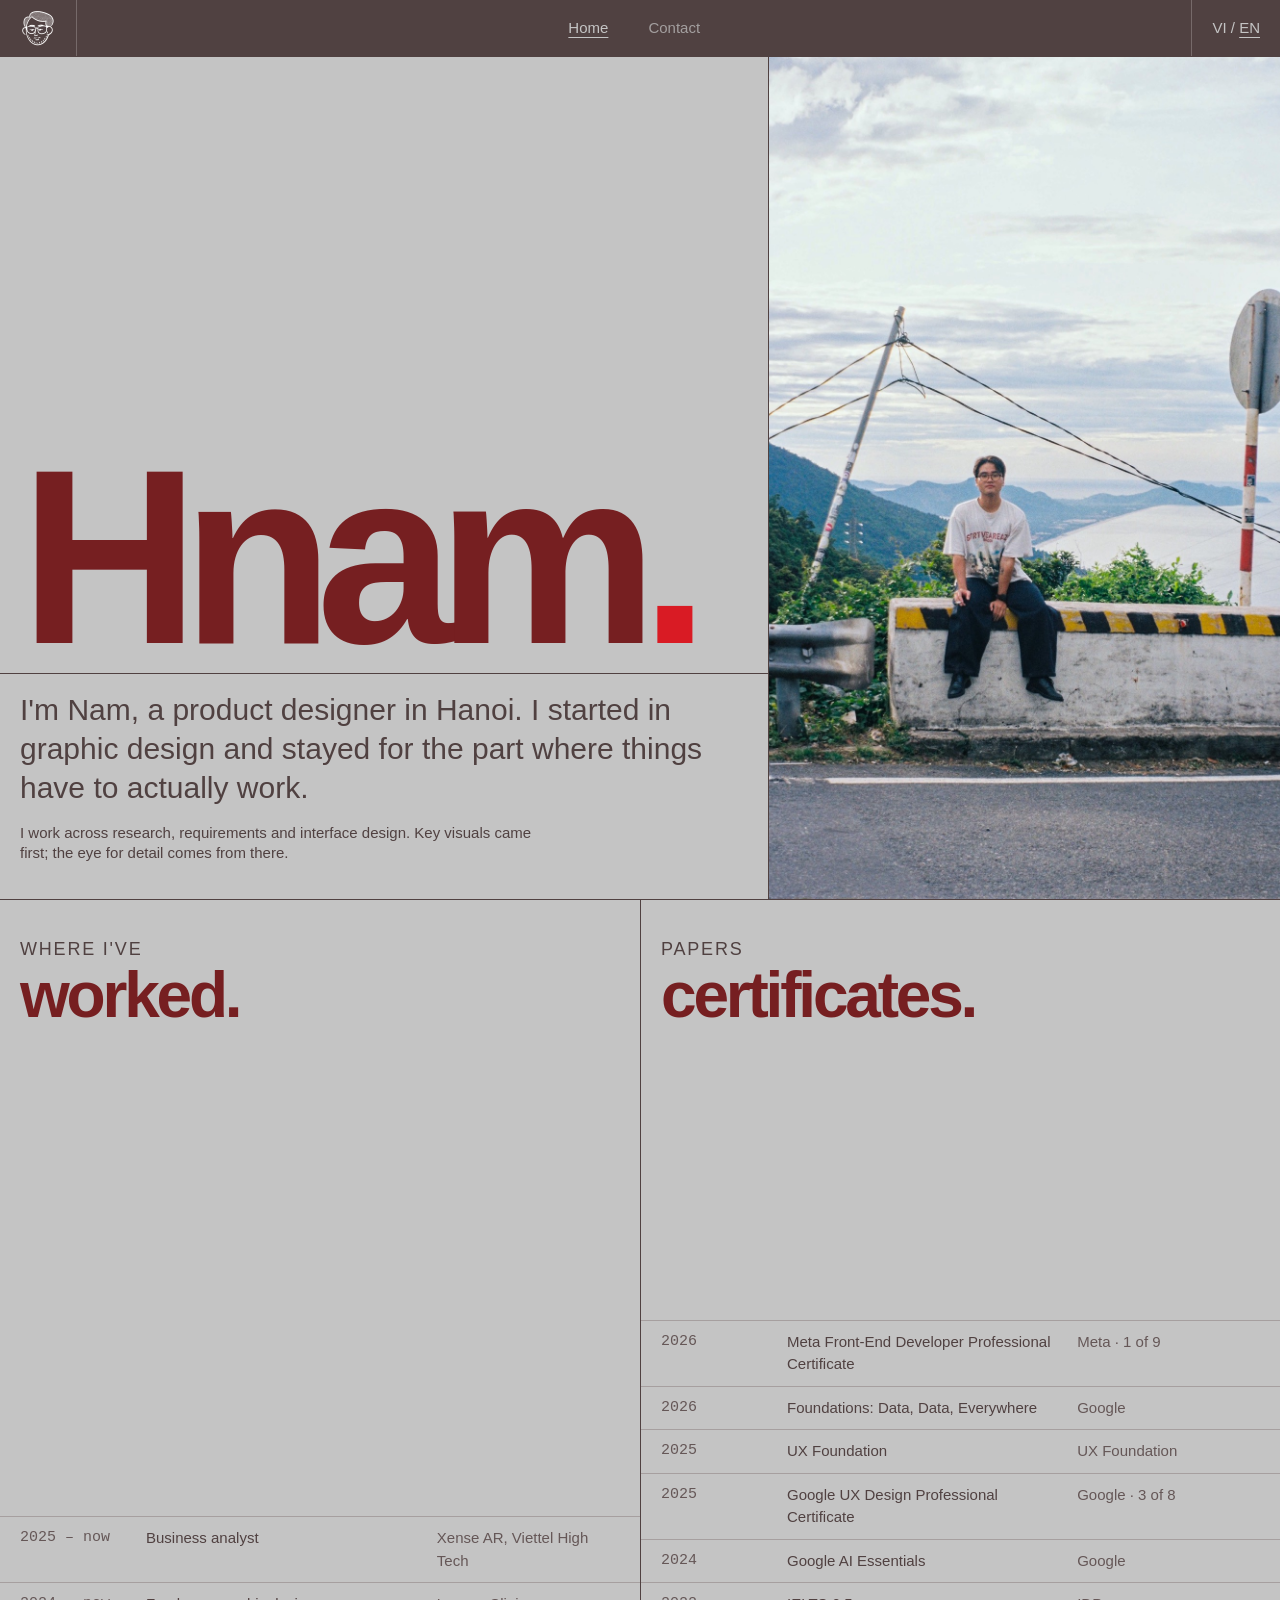
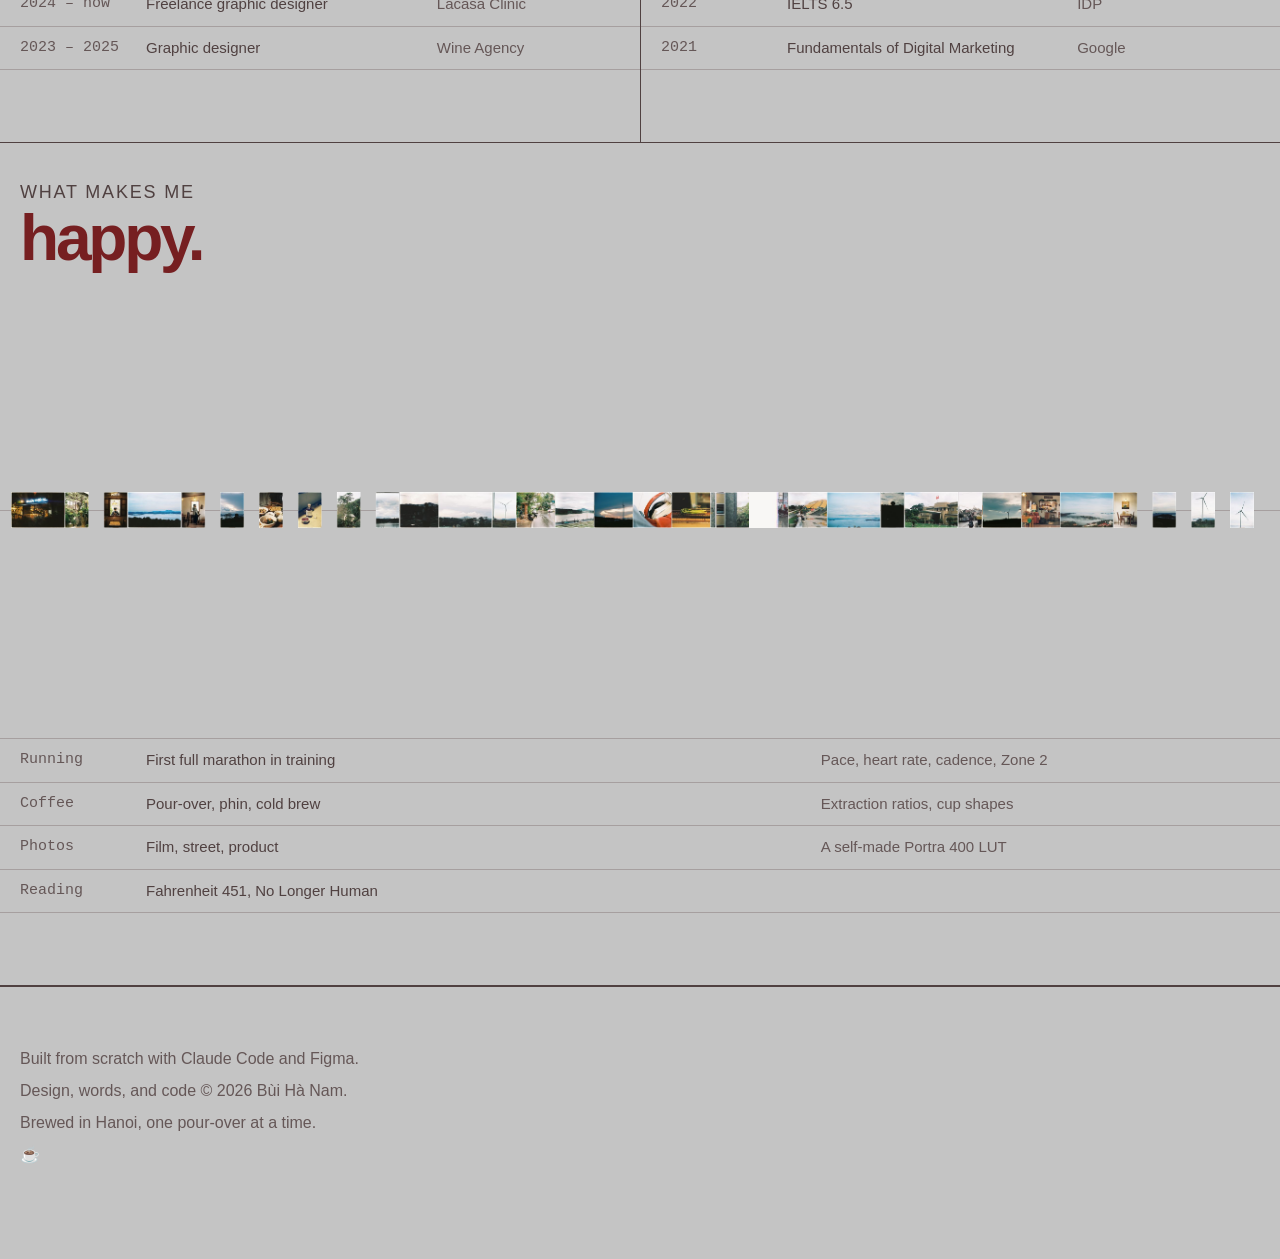
==== index.html @ a968b0ea "Preload the whole site behind the loading screen; hover photos ready in the page The loading screen " ====
<!DOCTYPE html>
<html lang="en">

<head>
    <meta charset="utf-8">
    <meta name="viewport" content="width=device-width, initial-scale=1">
    <title>Nam — product designer in Hanoi</title>
    <meta name="description" content="Bùi Hà Nam is a product designer in Hanoi working across research, requirements and interface design.">
    <link rel="stylesheet" href="css/style.css?v=4">
    <script>(function (d) { try { if (sessionStorage.warm) return; } catch (e) { } d.classList.add('loading'); setTimeout(function () { d.classList.remove('loading'); }, 15000); })(document.documentElement)</script>
</head>

<body>
    <div class="loader" role="status">
        <div class="loader-in">
            <span class="loader-mark">Hnam<i>.</i></span>
            <span class="loader-bar"><i></i></span>
            <span class="mono"><span data-vi="Đang tải">Loading</span><span class="loader-n" aria-hidden="true">0%</span></span>
        </div>
    </div>
    <main class="page" id="home">
        <div class="sheet">
            <header class="nav">
                <a class="logo" href="index.html" aria-label="Nam, home"><img src="img/logo.png" alt="" width="36" height="36"></a>
                <div class="links"><a href="index.html" class="cur" aria-current="page" data-vi="Trang chủ">Home</a><a href="contact.html" data-vi="Liên hệ">Contact</a></div>
                <button class="langbtn" type="button" aria-label="Switch language"><span><u data-l="vi">VI</u> / <u data-l="en">EN</u></span></button>
            </header>

            <section class="hero snap">
                <div class="cells">
                    <h1 class="pad wordmark">Hnam<i>.</i></h1>
                    <div class="img"><span data-vi="Ảnh chân dung của bạn">Portrait, your own photo</span><img src="img/portrait.jpg" alt="Portrait of Nam" onerror="this.remove()"></div>
                    <div class="pad stack hero-about">
                        <p class="lede" data-vi="Mình là Nam, product designer ở Hà Nội. Mình bắt đầu từ thiết kế đồ hoạ và ở lại vì phần mà mọi thứ phải thật sự chạy được.">I'm Nam, a product designer in Hanoi. I started in graphic design and stayed for the part where things have to actually work.</p>
                        <p class="copy" style="max-width:36em; min-height:60px" data-vi="Mình làm xuyên suốt từ nghiên cứu, viết yêu cầu đến thiết kế giao diện. Trước đó là key visual; con mắt để ý chi tiết đến từ đó.">I work across research, requirements and interface design. Key visuals came first; the eye for detail comes from there.</p>
                    </div>
                </div>
            </section>

            <div class="rail">
                <section class="sec snap">
                    <div class="cols2">
                        <div>
                            <div class="head">
                                <div class="kicker" data-vi="Nơi mình đã">Where I've</div>
                                <h2 class="big" data-vi="làm việc.">worked.</h2>
                            </div>
                            <div class="trow cert" role="button" tabindex="0" data-img="Business analyst, Xense AR at Viettel High Tech: the team at the company's 10-year anniversary" data-bg="img/work/ba-intern.jpg" aria-label="Business analyst at Xense AR: open the photo"><span class="mono" data-vi="2025 – nay">2025 – now</span><u data-vi="Chuyên viên phân tích nghiệp vụ">Business analyst</u><span>Xense AR, Viettel High Tech</span></div>
                            <div class="trow static"><span class="mono" data-vi="2024 – nay">2024 – now</span><span data-vi="Thiết kế đồ hoạ tự do">Freelance graphic designer</span><span>Lacasa Clinic</span></div>
                            <div class="trow cert" role="button" tabindex="0" data-img="Graphic designer at Wine Agency: the team at a UN Viet Nam event, June 2023" data-bg="img/work/wine-agency.jpg" aria-label="Graphic designer at Wine Agency: open the photo"><span class="mono">2023 – 2025</span><u data-vi="Thiết kế đồ hoạ">Graphic designer</u><span>Wine Agency</span></div>
                        </div>
                        <div>
                            <div class="head">
                                <div class="kicker" data-vi="Giấy tờ">Papers</div>
                                <h2 class="big" data-vi="chứng chỉ.">certificates.</h2>
                            </div>
                            <div class="trow group" role="button" tabindex="0" data-set="meta-set" data-img="Meta Front-End Developer Professional Certificate" data-bg="img/certs/meta-front-end.jpg" aria-label="Meta Front-End Developer Professional Certificate: open the set"><span class="mono">2026</span><u>Meta Front-End Developer Professional Certificate</u><span><span data-vi="Meta · 1 / 9">Meta · 1 of 9</span></span></div>
                            <div class="trow cert" role="button" tabindex="0" data-img="Foundations: Data, Data, Everywhere" data-bg="img/certs/google-data-foundations.jpg" aria-label="Foundations: Data, Data, Everywhere: open the certificate"><span class="mono">2026</span><u>Foundations: Data, Data, Everywhere</u><span>Google</span></div>
                            <div class="trow cert" role="button" tabindex="0" data-img="UX Foundation" data-bg="img/certs/ux-foundation.jpg" aria-label="UX Foundation: open the certificate"><span class="mono">2025</span><u>UX Foundation</u><span>UX Foundation</span></div>
                            <div class="trow group" role="button" tabindex="0" data-set="ux-set" data-img="Google UX Design Professional Certificate" data-bg="img/certs/google-ux-research.jpg"><span class="mono">2025</span><u>Google UX Design Professional Certificate</u><span><span data-vi="Google · 3 / 8">Google · 3 of 8</span></span></div>
                            <div class="trow cert" role="button" tabindex="0" data-img="Google AI Essentials" data-bg="img/certs/google-ai-essentials.jpg" aria-label="Google AI Essentials: open the certificate"><span class="mono">2024</span><u>Google AI Essentials</u><span>Google</span></div>
                            <div class="trow static"><span class="mono">2022</span><span>IELTS 6.5</span><span>IDP</span></div>
                            <div class="trow cert" role="button" tabindex="0" data-img="Fundamentals of Digital Marketing" data-bg="img/certs/google-digital-marketing.jpg" aria-label="Fundamentals of Digital Marketing: open the certificate"><span class="mono">2021</span><u>Fundamentals of Digital Marketing</u><span>Google</span></div>
                        </div>
                    </div>
                </section>

                <section class="sec snap">
                    <div class="head">
                        <div class="kicker" data-vi="Điều làm mình">What makes me</div>
                        <h2 class="big" data-vi="vui.">happy.</h2>
                    </div>
                    <div class="plines" aria-label="A line of photos. Move along it to open the photos near the pointer.">
                        <div class="pline">
                            <figure data-ratio="1.476"><img src="img/happy/01-t.jpg" data-full="img/happy/01.jpg" alt="" width="221" height="150"></figure>
                            <figure data-ratio="0.678"><img src="img/happy/02-t.jpg" data-full="img/happy/02.jpg" alt="" width="102" height="150"></figure>
                            <figure data-ratio="0.679"><img src="img/happy/03-t.jpg" data-full="img/happy/03.jpg" alt="" width="102" height="150"></figure>
                            <figure data-ratio="1.476"><img src="img/happy/04-t.jpg" data-full="img/happy/04.jpg" alt="" width="221" height="150"></figure>
                            <figure data-ratio="0.679"><img src="img/happy/05-t.jpg" data-full="img/happy/05.jpg" alt="" width="102" height="150"></figure>
                            <figure data-ratio="0.678"><img src="img/happy/06-t.jpg" data-full="img/happy/06.jpg" alt="" width="102" height="150"></figure>
                            <figure data-ratio="0.679"><img src="img/happy/07-t.jpg" data-full="img/happy/07.jpg" alt="" width="102" height="150"></figure>
                            <figure data-ratio="0.678"><img src="img/happy/08-t.jpg" data-full="img/happy/08.jpg" alt="" width="102" height="150"></figure>
                            <figure data-ratio="0.679"><img src="img/happy/09-t.jpg" data-full="img/happy/09.jpg" alt="" width="102" height="150"></figure>
                            <figure data-ratio="0.679"><img src="img/happy/10-t.jpg" data-full="img/happy/10.jpg" alt="" width="102" height="150"></figure>
                            <figure data-ratio="1.476"><img src="img/happy/11-t.jpg" data-full="img/happy/11.jpg" alt="" width="221" height="150"></figure>
                            <figure data-ratio="1.476"><img src="img/happy/12-t.jpg" data-full="img/happy/12.jpg" alt="" width="221" height="150"></figure>
                            <figure data-ratio="0.679"><img src="img/happy/13-t.jpg" data-full="img/happy/13.jpg" alt="" width="102" height="150"></figure>
                            <figure data-ratio="1.476"><img src="img/happy/14-t.jpg" data-full="img/happy/14.jpg" alt="" width="221" height="150"></figure>
                            <figure data-ratio="1.476"><img src="img/happy/15-t.jpg" data-full="img/happy/15.jpg" alt="" width="221" height="150"></figure>
                            <figure data-ratio="1.476"><img src="img/happy/16-t.jpg" data-full="img/happy/16.jpg" alt="" width="221" height="150"></figure>
                            <figure data-ratio="1.476"><img src="img/happy/17-t.jpg" data-full="img/happy/17.jpg" alt="" width="221" height="150"></figure>
                            <figure data-ratio="1.476"><img src="img/happy/18-t.jpg" data-full="img/happy/18.jpg" alt="" width="221" height="150"></figure>
                            <figure data-ratio="1.476"><img src="img/happy/19-t.jpg" data-full="img/happy/19.jpg" alt="" width="221" height="150"></figure>
                            <figure data-ratio="1.476"><img src="img/happy/20-t.jpg" data-full="img/happy/20.jpg" alt="" width="221" height="150"></figure>
                            <figure data-ratio="1.476"><img src="img/happy/21-t.jpg" data-full="img/happy/21.jpg" alt="" width="221" height="150"></figure>
                            <figure data-ratio="1.476"><img src="img/happy/22-t.jpg" data-full="img/happy/22.jpg" alt="" width="221" height="150"></figure>
                            <figure data-ratio="0.679"><img src="img/happy/23-t.jpg" data-full="img/happy/23.jpg" alt="" width="102" height="150"></figure>
                            <figure data-ratio="1.476"><img src="img/happy/24-t.jpg" data-full="img/happy/24.jpg" alt="" width="221" height="150"></figure>
                            <figure data-ratio="0.679"><img src="img/happy/25-t.jpg" data-full="img/happy/25.jpg" alt="" width="102" height="150"></figure>
                            <figure data-ratio="1.476"><img src="img/happy/26-t.jpg" data-full="img/happy/26.jpg" alt="" width="221" height="150"></figure>
                            <figure data-ratio="1.476"><img src="img/happy/27-t.jpg" data-full="img/happy/27.jpg" alt="" width="221" height="150"></figure>
                            <figure data-ratio="1.476"><img src="img/happy/28-t.jpg" data-full="img/happy/28.jpg" alt="" width="221" height="150"></figure>
                            <figure data-ratio="0.679"><img src="img/happy/29-t.jpg" data-full="img/happy/29.jpg" alt="" width="102" height="150"></figure>
                            <figure data-ratio="0.679"><img src="img/happy/30-t.jpg" data-full="img/happy/30.jpg" alt="" width="102" height="150"></figure>
                            <figure data-ratio="0.679"><img src="img/happy/31-t.jpg" data-full="img/happy/31.jpg" alt="" width="102" height="150"></figure>
                            <figure data-ratio="0.679"><img src="img/happy/32-t.jpg" data-full="img/happy/32.jpg" alt="" width="102" height="150"></figure>
                        </div>
                    </div>
                    <div class="trow static"><span class="mono" data-vi="Chạy bộ">Running</span><span data-vi="Đang tập cho full marathon đầu tiên">First full marathon in training</span><span data-vi="Pace, nhịp tim, cadence, Zone 2">Pace, heart rate, cadence, Zone 2</span></div>
                    <div class="trow static"><span class="mono" data-vi="Cà phê">Coffee</span><span>Pour-over, phin, cold brew</span><span data-vi="Tỉ lệ chiết xuất, hình dáng ly">Extraction ratios, cup shapes</span></div>
                    <div class="trow static"><span class="mono" data-vi="Nhiếp ảnh">Photos</span><span data-vi="Film, đường phố, sản phẩm">Film, street, product</span><span data-vi="LUT Portra 400 tự làm">A self-made Portra 400 LUT</span></div>
                    <div class="trow static"><span class="mono" data-vi="Đọc sách">Reading</span><span data-vi="Fahrenheit 451, Thất lạc cõi người">Fahrenheit 451, No Longer Human</span><span></span></div>
                </section>
            </div>

            <footer class="foot">
                <p data-vi="Dựng từ đầu với <u>Claude Code</u> và <u>Figma</u>.">Built from scratch with <u>Claude Code</u> and <u>Figma</u>.</p>
                <p data-vi="Thiết kế, câu chữ và code © 2026 Bùi Hà Nam.">Design, words, and code © 2026 Bùi Hà Nam.</p>
                <p data-vi="Pha tại Hà Nội, từng ly pour-over một.">Brewed in Hanoi, one pour-over at a time.</p>
                <p>☕</p>
            </footer>
        </div>
    </main>

    <template id="ux-set">
        <button type="button" class="set-tile" data-bg="img/certs/google-ux-research.jpg" data-img="Conduct UX Research and Test Early Concepts"><img src="img/certs/google-ux-research.jpg" alt="Conduct UX Research and Test Early Concepts"><span><b class="mono">2025</b> Conduct UX Research and Test Early Concepts</span></button>
        <button type="button" class="set-tile" data-bg="img/certs/google-ux-wireframes.jpg" data-img="Build Wireframes and Low-Fidelity Prototypes"><img src="img/certs/google-ux-wireframes.jpg" alt="Build Wireframes and Low-Fidelity Prototypes"><span><b class="mono">2024</b> Build Wireframes and Low-Fidelity Prototypes</span></button>
        <button type="button" class="set-tile" data-bg="img/certs/google-ux-process.jpg" data-img="Start the UX Design Process"><img src="img/certs/google-ux-process.jpg" alt="Start the UX Design Process"><span><b class="mono">2024</b> Start the UX Design Process</span></button>
        <div class="set-tile empty"><div class="img"><span data-vi="Sắp có">Coming next</span></div><span data-vi="Chứng chỉ tiếp theo">Next certificate</span></div>
        <div class="set-tile empty"><div class="img"><span data-vi="Sắp có">Coming next</span></div><span data-vi="Chứng chỉ tiếp theo">Next certificate</span></div>
        <div class="set-tile empty"><div class="img"><span data-vi="Sắp có">Coming next</span></div><span data-vi="Chứng chỉ tiếp theo">Next certificate</span></div>
        <div class="set-tile empty"><div class="img"><span data-vi="Sắp có">Coming next</span></div><span data-vi="Chứng chỉ tiếp theo">Next certificate</span></div>
        <div class="set-tile empty"><div class="img"><span data-vi="Sắp có">Coming next</span></div><span data-vi="Chứng chỉ tiếp theo">Next certificate</span></div>
    </template>

    <template id="meta-set">
        <button type="button" class="set-tile" data-bg="img/certs/meta-front-end.jpg" data-img="Introduction to Front-End Development"><img src="img/certs/meta-front-end.jpg" alt="Introduction to Front-End Development"><span><b class="mono">2026</b> Introduction to Front-End Development</span></button>
        <div class="set-tile empty"><div class="img"><span data-vi="Sắp có">Coming next</span></div><span data-vi="Chứng chỉ tiếp theo">Next certificate</span></div>
        <div class="set-tile empty"><div class="img"><span data-vi="Sắp có">Coming next</span></div><span data-vi="Chứng chỉ tiếp theo">Next certificate</span></div>
        <div class="set-tile empty"><div class="img"><span data-vi="Sắp có">Coming next</span></div><span data-vi="Chứng chỉ tiếp theo">Next certificate</span></div>
        <div class="set-tile empty"><div class="img"><span data-vi="Sắp có">Coming next</span></div><span data-vi="Chứng chỉ tiếp theo">Next certificate</span></div>
        <div class="set-tile empty"><div class="img"><span data-vi="Sắp có">Coming next</span></div><span data-vi="Chứng chỉ tiếp theo">Next certificate</span></div>
        <div class="set-tile empty"><div class="img"><span data-vi="Sắp có">Coming next</span></div><span data-vi="Chứng chỉ tiếp theo">Next certificate</span></div>
        <div class="set-tile empty"><div class="img"><span data-vi="Sắp có">Coming next</span></div><span data-vi="Chứng chỉ tiếp theo">Next certificate</span></div>
        <div class="set-tile empty"><div class="img"><span data-vi="Sắp có">Coming next</span></div><span data-vi="Chứng chỉ tiếp theo">Next certificate</span></div>
    </template>

    <div class="lightbox" id="lightbox" hidden role="dialog" aria-modal="true" aria-label="Enlarged image">
        <img alt="">
        <div class="lightbox-set" hidden></div>
        <button type="button" class="lightbox-x" aria-label="Close">×</button>
    </div>

    <script src="js/main.js?v=4"></script>
</body>

</html>
---- css/style.css ----
/* ==========================================================================
   nam. — portfolio
   Every value below comes from the approved wireframe (wireframe/index.html).
   The only additions are grouped at the end under "site only".
   ========================================================================== */

:root {
    --ink: #504141;
    --mid: #655757;
    --line: #a69f9f;
    --fill: #b6b4b4;
    --paper: #c4c4c4; /* page background */
    --title: #761f21; /* titles */
    --accent: #d91b24; /* palette red */
    --navh: 58px; /* header height; main.js measures the real value */
    --screen: calc(100svh - var(--navh));
}

* {
    box-sizing: border-box;
}

/* every page: each section fills one screen and snaps on scroll */
html {
    scroll-snap-type: y mandatory;
    scroll-padding-top: var(--navh);
}

body {
    margin: 0;
    background: var(--paper);
    color: var(--ink);
    font: 15px/1.5 -apple-system, "Helvetica Neue", Arial, sans-serif;
}

h1, h2, h3, p {
    margin: 0;
}

h1 {
    font-size: clamp(26px, 5vw, 44px);
    line-height: 1.15;
}

h2 {
    font-size: 22px;
}

h3 {
    font-size: 16px;
}

.muted {
    color: var(--mid);
}

.mono {
    font-family: ui-monospace, "SF Mono", Menlo, Consolas, monospace;
}

/* ---------- page frame: short pages keep the footer at the bottom of the screen ---------- */

.sheet {
    display: flex;
    flex-direction: column;
    min-height: 100svh;
    background: var(--paper);
}

.sheet > * {
    flex-shrink: 0;
}

.sheet > .rail {
    flex: 1 0 auto;
}

.rail {
    position: relative;
    margin: 0;
}

/* ---------- header ---------- */

.nav {
    position: sticky;
    top: 0;
    z-index: 2;
    display: flex;
    flex-wrap: nowrap;
    align-items: stretch;
    gap: 0;
    padding: 0;
    background: var(--paper);
    border-bottom: 1.5px solid var(--ink);
}

.nav .logo {
    font-weight: 700;
}

.nav .logo img {
    display: block;
    width: 36px;
    height: 36px;
}

.nav a {
    color: inherit;
    cursor: pointer;
    text-decoration: underline;
    text-underline-offset: 4px;
}

.nav > * {
    display: flex;
    align-items: center;
    gap: 20px;
    margin: 0;
    padding: 10px 20px;
    border-left: 1px solid var(--ink);
}

.nav > :first-child {
    border-left: 0;
    font-size: 24px;
    letter-spacing: -.04em;
}

/* menu: only the current page's link is underlined */
.nav .links a {
    text-decoration: none;
}

.nav .links a.cur {
    text-decoration: underline;
}

.nav .links {
    flex: 1;
    justify-content: center;
    gap: 40px;
}

/* ---------- blocks (case study, archive) ---------- */

.block {
    position: relative;
    padding: 36px 20px 24px;
    border-bottom: 1px dashed var(--line);
}

.block:last-of-type {
    border-bottom: 0;
}

.stack > * + * {
    margin-top: 16px;
}

.narrow {
    max-width: 640px;
}

.grid {
    display: grid;
    gap: 20px;
    grid-template-columns: repeat(auto-fit, minmax(240px, 1fr));
}

.grid.small {
    grid-template-columns: repeat(auto-fill, minmax(160px, 1fr));
    gap: 12px;
}

.split {
    display: grid;
    gap: 32px;
    grid-template-columns: repeat(auto-fit, minmax(280px, 1fr));
    align-items: start;
}

/* ---------- image placeholder: box with a cross ---------- */

.img {
    display: grid;
    place-items: center;
    aspect-ratio: 16 / 10;
    padding: 8px;
    text-align: center;
    font-size: 12px;
    color: var(--mid);
    border: 1.5px solid var(--mid);
    background:
        linear-gradient(to top right, transparent calc(50% - 1px), var(--line) 50%, transparent calc(50% + 1px)),
        linear-gradient(to bottom right, transparent calc(50% - 1px), var(--line) 50%, transparent calc(50% + 1px)),
        var(--fill);
}

.img span {
    background: var(--fill);
    padding: 0 6px;
}

.img.wide {
    aspect-ratio: 21 / 9;
}

.img.square {
    aspect-ratio: 1;
}

.img.tall {
    aspect-ratio: 4 / 5;
}

/* ---------- small parts ---------- */

.card {
    border: 1.5px solid var(--ink);
    padding: 12px;
}

.card > * + * {
    margin-top: 10px;
}

.btn {
    display: inline-block;
    border: 1.5px solid var(--ink);
    padding: 8px 16px;
    cursor: pointer;
}

.chips {
    display: flex;
    flex-wrap: wrap;
    gap: 8px;
}

.chips span {
    border: 1px solid var(--mid);
    padding: 2px 10px;
    font-size: 13px;
}

dl {
    display: grid;
    grid-template-columns: repeat(auto-fit, minmax(150px, 1fr));
    gap: 16px;
    margin: 0;
}

dt {
    font-size: 12px;
    color: var(--mid);
}

dd {
    margin: 0;
}

.stat {
    font-size: 32px;
    font-weight: 700;
}

.hero .img,
.chat .img {
    border: 0;
}

/* ---------- home: hero ---------- */

.hero {
    position: relative;
    display: flex;
    flex-direction: column;
    min-height: var(--screen);
    border-bottom: 1px solid var(--ink);
}

.cells {
    display: grid;
}

.cells > * {
    min-width: 0;
}

.cells > * + * {
    border-left: 1px solid var(--ink) !important;
}

.pad {
    padding: 16px 20px;
}

/* one grid: wordmark top-left, intro bottom-left, portrait down the whole right side */
.hero .cells {
    flex: 1;
    grid-template-columns: 3fr 2fr;
    grid-template-rows: 1fr auto;
}

.hero .img {
    grid-column: 2;
    grid-row: 1 / span 2;
    aspect-ratio: auto;
    height: 100%;
    min-height: 200px;
}

.hero .hero-about {
    grid-column: 1;
    grid-row: 2;
    border-left: 0 !important;
    border-top: 1px solid var(--ink);
}

/* phones: portrait beside the wordmark, intro across the full width below */
@media (max-width: 760px) {
    .hero .img {
        grid-row: 1;
    }

    .hero .hero-about {
        grid-column: 1 / -1;
    }
}

.wordmark {
    align-self: end;
    font-size: clamp(56px, calc(20.5vw - 14px), 300px); /* sized so "Hnam." fits its cell at every width */
    font-weight: 700;
    line-height: .8;
    letter-spacing: -.07em;
}

.lede {
    max-width: 24em;
    font-size: clamp(20px, 2.6vw, 30px);
    line-height: 1.3;
}

/* ---------- sections, headings, table rows ---------- */

.sec {
    position: relative;
    border-bottom: 1px solid var(--ink);
}

.head {
    padding: 36px 20px 12px;
}

.kicker {
    font-size: 11px;
    letter-spacing: .15em;
    text-transform: uppercase;
}

/* the small line above a big title */
.kicker:has(+ .big) {
    font-size: 18px;
    letter-spacing: .1em;
}

.big {
    font-size: clamp(36px, 6vw, 64px);
    font-weight: 700;
    line-height: 1;
    letter-spacing: -.05em;
}

.trow {
    display: grid;
    grid-template-columns: 110px 3fr 2fr;
    gap: 4px 16px;
    padding: 10px 20px;
    border-top: 1px solid var(--line);
    cursor: pointer;
}

.trow > :first-child {
    color: var(--mid);
}

.trow u {
    text-underline-offset: 4px;
}

.trow > :last-child {
    color: var(--mid);
}

.chat {
    grid-template-columns: 3fr 2fr;
    border-top: 1px solid var(--ink);
}

.chat .img {
    aspect-ratio: auto;
    height: 100%;
    min-height: 220px;
}

/* ---------- footer: plain grey lines, left aligned ---------- */

.foot {
    padding: 56px 20px 88px;
    border-top: 1px solid var(--ink);
    color: var(--mid);
    font-size: 16px;
    line-height: 2;
    scroll-snap-align: end;
}

.foot u {
    text-underline-offset: 4px;
}

/* ---------- how I work: timeline, the hovered dot goes into focus and shows its description ---------- */

.tl {
    flex: 1;
    display: grid;
    grid-template-columns: repeat(4, 1fr);
    align-content: center;
    padding: 24px 0;
}

.tl-step {
    position: relative;
    padding: 44px 20px 0;
    outline: 0;
    cursor: default;
}

/* the line through the dots */
.tl-step::before {
    content: "";
    position: absolute;
    top: 14px;
    left: 0;
    right: 0;
    border-top: 1px solid var(--ink);
}

.tl-dot {
    position: absolute;
    top: 7px;
    left: 20px;
    width: 14px;
    height: 14px;
    border: 1.5px solid var(--ink);
    border-radius: 50%;
    background: var(--paper);
    transition: transform .2s, background .2s, box-shadow .2s;
}

.tl-step.on .tl-dot {
    transform: scale(1.9);
    border-color: var(--accent);
    background: var(--accent);
    box-shadow: 0 0 0 3px var(--paper), 0 0 0 4px var(--accent);
}

.tl-step h3 {
    margin-top: 4px;
    font-size: 20px;
    color: var(--mid);
    transition: color .2s;
}

.tl-step.on h3 {
    color: var(--ink);
}

.tl-desc {
    max-width: 26em;
    margin-top: 10px;
    opacity: 0;
    transform: translateY(6px);
    transition: opacity .2s, transform .2s;
}

.tl-step.on .tl-desc {
    opacity: 1;
    transform: none;
}

@media (max-width: 760px) {
    .tl {
        grid-template-columns: 1fr;
    }

    .tl-step {
        padding: 0 20px 24px 52px;
    }

    .tl-step::before {
        top: 0;
        bottom: 0;
        left: 26px;
        right: auto;
        border-top: 0;
        border-left: 1px solid var(--ink);
    }

    .tl-dot {
        top: 4px;
        left: 19px;
    }
}

/* ---------- floating page switcher, on every page ---------- */

.pill {
    position: fixed;
    left: 50%;
    bottom: 20px;
    z-index: 3;
    transform: translateX(-50%);
    min-width: 150px;
    background: var(--ink);
    color: var(--paper);
    border-radius: 20px;
    font-size: 14px;
    overflow: hidden;
}

.pill a {
    display: none;
    padding: 8px 18px;
    cursor: pointer;
}

.pill.open a,
.pill a.cur {
    display: block;
}

.pill a.cur::before {
    content: "⋮  ";
}

.pill.open a.cur {
    background: #444;
}

@media (max-width: 760px) {
    .cells {
        grid-template-columns: 1fr;
    }

    .cells > * + * {
        border-left: 0 !important;
        border-top: 1px solid var(--ink);
    }

    .trow {
        grid-template-columns: 64px 1fr;
    }

    .trow > :last-child {
        grid-column: 2;
    }

    /* phones keep the menu in the header, tightened to fit */
    .nav > * {
        padding: 10px 12px;
    }

    .nav .links {
        gap: 14px;
        font-size: 14px;
    }

    /* no room for a fourth link on a phone: the logo is the way home there */
    .nav .links a:first-child {
        display: none;
    }

    .nav > :first-child {
        margin-right: auto;
    }
}

.trow.static {
    cursor: default;
}

/* notes: upload date and title only */
.trow.two {
    grid-template-columns: 110px 1fr;
}

.trow.two > :last-child {
    color: inherit;
}

/* hovering a project swaps the background of its own column; the hovered row stays a clean strip of paper */
.trow[data-img]:hover {
    background: var(--paper);
}

.cols2 > div {
    position: relative;
}

.sec-bg {
    position: absolute;
    inset: 0;
    z-index: 0;
    opacity: 0;
    pointer-events: none;
    transition: opacity .25s;
    background:
        linear-gradient(to top right, transparent calc(50% - 1px), var(--line) 50%, transparent calc(50% + 1px)),
        linear-gradient(to bottom right, transparent calc(50% - 1px), var(--line) 50%, transparent calc(50% + 1px)),
        var(--fill);
}

.sec-bg.photo {
    background: var(--fill);
}

/* each row's photo already lies in the layer, fetched and drawn, so a hover only has to uncover it */
.sec-bg img {
    position: absolute;
    inset: 0;
    width: 100%;
    height: 100%;
    object-fit: cover;
    opacity: 0;
}

.sec-bg img.on {
    opacity: 1;
}

/* with a mouse, the browser is told to keep the hidden photos drawn, so nothing is decoded at the moment of the hover */
@media (hover: hover) {
    .sec-bg,
    .sec-bg img {
        will-change: opacity;
    }
}

/* a veil of paper over a real photo keeps the text readable */
.sec-bg.photo::after {
    content: "";
    position: absolute;
    inset: 0;
    background: var(--paper);
    opacity: .78;
}

.sec-bg.show {
    opacity: 1;
}

.sec-bg span {
    position: absolute;
    right: 20px;
    bottom: 16px;
    padding: 0 6px;
    font-size: 12px;
    color: var(--mid);
    background: var(--fill);
}

.sec-bg ~ * {
    position: relative;
    z-index: 1;
}

.head .sub {
    margin-top: 12px;
    color: var(--mid);
}

.rail .block:last-child {
    border-bottom: 0;
}

/* ---------- full-screen sections ---------- */

.snap {
    display: flex;
    flex-direction: column;
    min-height: var(--screen);
    scroll-snap-align: start;
}

/* the title holds at the top, the list sits at the bottom */
.snap .head + .trow {
    margin-top: auto;
}

/* two tables side by side in one full screen */
.cols2 {
    flex: 1;
    display: grid;
    grid-template-columns: 1fr 1fr;
}

.cols2 > div {
    display: flex;
    flex-direction: column;
    min-width: 0;
    padding-bottom: 72px;
}

.cols2 > div + div {
    border-left: 1px solid var(--ink);
}

.cols2 .trow:last-child {
    border-bottom: 1px solid var(--line);
}

@media (max-width: 760px) {
    .cols2 {
        grid-template-columns: 1fr;
    }

    .cols2 > div + div {
        border-left: 0;
        border-top: 1px solid var(--ink);
    }
}

.snap:has(> .trow),
.block.snap {
    padding-bottom: 72px;
}

.snap .trow:last-child {
    border-bottom: 1px solid var(--line);
}

/* ---------- samples: one pinned screen, scrolling stacks the samples ---------- */

.hscroll {
    height: calc(var(--n) * var(--screen));
}

.hsnap {
    position: absolute;
    top: calc(var(--i) * var(--screen));
    left: 0;
    width: 1px;
    height: var(--screen);
    scroll-snap-align: start;
}

.hpin {
    position: sticky;
    top: var(--navh);
    display: flex;
    flex-direction: column;
    height: var(--screen);
    overflow: hidden;
}

/* stacking stage: the current sample is centred, the next rises from below and covers it */
.cover {
    position: relative;
    flex: 1;
    min-height: 0;
}

.cslide {
    position: absolute;
    top: 50%;
    left: 50%;
    width: 50vw;
    text-align: center;
    will-change: transform;
}

.cslide .img {
    border-radius: 20px;

    box-shadow: 0 -6px 30px rgba(0, 0, 0, .14);
}

.cslide p {
    margin-top: 14px;
}

.pager {

    position: relative;

    z-index: 1;
    align-self: center;
    display: flex;
    justify-content: space-between;
    gap: 10px;
    align-items: center;
    margin: 8px 0 76px;
    padding: 8px 14px;
    border-radius: 24px;
    background: var(--ink);
    color: var(--paper);
}

.pager a {
    padding: 0 8px;
    font-size: 20px;
    line-height: 1;
    cursor: pointer;
}

.pager i {
    width: 7px;
    height: 7px;
    border-radius: 4px;
    background: var(--mid);
    cursor: pointer;
    transition: width .2s;
}

.pager i.on {
    width: 30px;
    background: var(--paper);
}

@media (max-width: 760px) {
    .cslide {
        width: 74vw;
    }
}

.snap .chat {
    flex: 1;
}

/* ==========================================================================
   site only: things the wireframe did not need
   ========================================================================== */

/* real links keep the look the wireframe gave their stand-ins */
a.trow,
a.btn,
.nav a.logo,
.pill a,
.back,
.plain {
    color: inherit;
    text-decoration: none;
}

.plain:hover,
.back:hover {
    text-decoration: underline;
    text-underline-offset: 4px;
}

/* language switch: same box as the wireframe's "VI / EN" cell, the active language is underlined */
.nav .langbtn {
    border: 0;
    border-left: 1px solid var(--ink);
    background: none;
    font: inherit;
    color: inherit;
    cursor: pointer;
}

.langbtn u {
    text-decoration: none;
}

.langbtn u.on {
    text-decoration: underline;
    text-underline-offset: 4px;
}

/* real text where the wireframe drew grey bars: same 20px line pitch as the bars */
.copy {
    line-height: 20px;
}

/* text only Nam can write is still drawn as the wireframe's grey bars */
.lines {
    height: calc(var(--n, 3) * 20px);
    background: repeating-linear-gradient(var(--fill) 0 10px, transparent 10px 20px);
}

/* case study: previous / next, one button at each end */
.prevnext {
    display: flex;
    justify-content: space-between;
    gap: 16px;
}

/* archive filter: the active chip gets a darker outline */
.chips span[data-kind] {
    cursor: pointer;
}

.chips span[aria-pressed="true"] {
    border-color: var(--ink);
}

figure[hidden] {
    display: none;
}

:focus-visible {
    outline: 2px solid var(--accent);
    outline-offset: 2px;
}

@media (prefers-reduced-motion: reduce) {
    html {
        scroll-snap-type: none;
    }
}

figure {
    margin: 0;
}

/* ---------- colour: off-white paper and one burgundy accent, used sparingly ---------- */

::selection {
    background: var(--accent);
    color: var(--paper);
}

.wordmark i {
    font-style: normal;
    color: var(--accent);
}

.nav a:hover,
.plain:hover,
.back:hover,
.langbtn:hover,
.trow[data-img]:hover > :nth-child(2) {
    color: var(--accent);
}

.langbtn u.on {
    text-decoration-color: var(--accent);
}

.btn {
    transition: background .15s, color .15s, border-color .15s;
}

.btn:hover {
    border-color: var(--accent);
    background: var(--accent);
    color: var(--paper);
}

/* the logo drawing has a white ground; multiply lets the paper show through */
.nav .logo img {
    mix-blend-mode: multiply;
}

/* home portrait: fills the hero's image cell, over the placeholder */
.hero .img {
    position: relative;
    overflow: hidden;
}

.hero .img img {
    position: absolute;
    inset: 0;
    width: 100%;
    height: 100%;
    object-fit: cover;
    object-position: 44% 66%; /* keeps Nam in frame when the cell crops the photo */
}

/* the current page in the menu is burgundy */
.nav .links a.cur {
    color: var(--accent);
}

/* work samples: real screens fill the rounded card */
.cslide .img {
    position: relative;
    overflow: hidden;
    padding: 0;
    border-color: var(--line);
    background: var(--paper);
}

.cslide .img img {
    position: absolute;
    inset: 0;
    width: 100%;
    height: 100%;
    object-fit: cover;
    object-position: top center;
}

/* ---------- dark top bar ---------- */

.nav {
    --bar: #504141; /* palette dark */
    background: var(--bar);
    color: var(--paper);
    border-bottom-color: var(--bar);
}

.nav > *,
.nav .langbtn {
    border-left-color: rgba(255, 255, 255, .22);
}

/* the logo is a black drawing on white: invert it and let the bar show through */
.nav .logo img {
    filter: invert(1);
    mix-blend-mode: screen;
}

/* on the dark bar the current page is full-strength paper with the line under it; the rest sit back */
.nav .links a {
    color: rgba(196, 196, 196, .72);
}

.nav .links a:hover,
.nav .langbtn:hover,
.nav .links a.cur {
    color: var(--paper);
}

.nav .langbtn u.on {
    text-decoration-color: var(--paper);
}

.nav :focus-visible {
    outline-color: var(--paper);
}

/* ---------- titles take the deep red ---------- */

h1,
h2,
h3,
.big,
.wordmark,
.stat {
    color: var(--title);
}

/* ---------- archive: one screen. The work runs in an endless thin line across the middle;
   pieces near the focus point open into a loose, overlapping pile ---------- */

.arch {
    position: relative;
    height: var(--screen);
    overflow: hidden;
}

.arch-head {
    position: absolute;
    top: 28px;
    left: 20px;
    z-index: 1;
    max-width: 30em;
    pointer-events: none;
}

.arch-head a {
    pointer-events: auto;
}

.arch-head > * + * {
    margin-top: 10px;
}

.arch-stage {
    position: absolute;
    inset: 0;
    touch-action: pan-y;
}

/* the hairline the pieces sit on, exactly halfway down the screen */
.arch-stage::before {
    content: "";
    position: absolute;
    left: 0;
    right: 0;
    top: 50%;
    border-top: 1px solid var(--line);
}

.strip {
    position: absolute;
    inset: 0;
    outline: none;
}

.strip figure {
    position: absolute;
    top: 50%;
    left: 0;
    /* until the script has placed a piece, it has no size and cannot show */
    width: 0;
    height: 0;
    overflow: hidden;
}

/* only a piece that has opened casts a shadow; the resting line has none */
.strip figure.up {
    box-shadow: 0 4px 18px rgba(0, 0, 0, .2);
}

.strip img {
    display: block;
    width: 100%;
    height: 100%;
    object-fit: cover;
}

.strip figcaption {
    display: none;
}

.arch-foot {
    position: absolute;
    left: 20px;
    right: 20px;
    bottom: 18px;
    z-index: 1;
    display: flex;
    gap: 24px;
    align-items: baseline;
    font-size: 13px;
    color: var(--mid);
    pointer-events: none;
}

.arch-foot #arch-cap {
    color: var(--ink);
}

.arch-foot .arch-hint {
    margin-left: auto;
}

.strip img {
    pointer-events: none;
    -webkit-user-drag: none;
    user-select: none;
}

.arch-foot .mono {
    white-space: nowrap;
}

@media (max-width: 760px) {
    .arch-foot .arch-hint {
        display: none;
    }
}

/* contact: the photo fills its cell, centred on the cup */
.chat .img {
    position: relative;
    overflow: hidden;
    padding: 0;
}

.chat .img img {
    position: absolute;
    inset: 0;
    width: 100%;
    height: 100%;
    object-fit: cover;
    object-position: 50% 46%;
}

/* ---------- certificates: hover shows the paper behind the column, a click opens it large over a blurred page ---------- */

.trow.cert {
    cursor: zoom-in;
}

.trow.cert u {
    text-underline-offset: 4px;
}

.lightbox {
    position: fixed;
    inset: 0;
    z-index: 20;
    display: grid;
    place-items: center;
    padding: 4vmin;
    background: rgba(80, 65, 65, .45);
    -webkit-backdrop-filter: blur(14px);
    backdrop-filter: blur(14px);
    cursor: zoom-out;
    animation: lightbox-in .2s ease-out;
}

.lightbox[hidden] {
    display: none;
}

.lightbox img {
    display: block;
    max-width: calc(100vw - 8vmin);
    max-height: calc(100svh - 8vmin);
    box-shadow: 0 20px 80px rgba(0, 0, 0, .45);
}

.lightbox-x {
    position: absolute;
    top: 16px;
    right: 20px;
    width: 40px;
    height: 40px;
    border: 0;
    border-radius: 50%;
    background: var(--ink);
    color: var(--paper);
    font-size: 24px;
    line-height: 1;
    cursor: pointer;
}

@keyframes lightbox-in {
    from { opacity: 0; }
}

@media (prefers-reduced-motion: reduce) {
    .lightbox { animation: none; }
}

/* a certificate made of several course certificates: a click opens the whole set over the blurred page */
.trow.group {
    cursor: zoom-in;
}

.trow.group u {
    text-underline-offset: 4px;
}

.lightbox img[hidden],
.lightbox-set[hidden] {
    display: none;
}

.lightbox-set {
    display: grid;
    grid-template-columns: repeat(4, minmax(0, 1fr));
    align-items: start;
    gap: 20px;
    width: min(1280px, 100%);
    max-height: calc(100svh - 8vmin);
    overflow-y: auto;
    cursor: default;
}

.set-tile {
    display: block;
    padding: 0;
    border: 0;
    background: none;
    font: inherit;
    color: var(--paper);
    text-align: left;
    cursor: zoom-in;
}

.set-tile.empty {
    cursor: default;
}

.set-tile img,
.set-tile .img {
    display: grid;
    width: 100%;
    aspect-ratio: 1800 / 1391;
    max-width: none;
    max-height: none;
    box-shadow: 0 10px 40px rgba(0, 0, 0, .35);
}

.set-tile .img {
    border: 1.5px dashed rgba(255, 255, 255, .6);
    background: rgba(255, 255, 255, .08);
    color: var(--paper);
    box-shadow: none;
}

.set-tile .img span {
    background: none;
}

.set-tile > span {
    display: block;
    margin-top: 10px;
    font-size: 13px;
    line-height: 1.35;
}

.set-tile.empty > span {
    opacity: .7;
}

@media (max-width: 900px) {
    .lightbox-set {
        grid-template-columns: repeat(2, minmax(0, 1fr));
        gap: 14px;
    }
}

/* a set of nine or more fits in two rows on a wide screen */
@media (min-width: 901px) {
    .lightbox-set.many {
        grid-template-columns: repeat(5, minmax(0, 1fr));
    }
}

/* worked and certificates: titles carry no underline */
.trow.cert u,
.trow.group u {
    text-decoration: none;
}

/* ---------- home, "what makes me happy": a thin line of photos between the title and the list.
   Like the archive line: pieces near the pointer grow, drift off the line and overlap ---------- */

/* three lines, stacked, sharing the space between the title and the list */
.plines {
    flex: 1;
    display: flex;
    flex-direction: column;
    min-height: 280px;
    padding: 10px 0;
}

.pline {
    position: relative;
    flex: 1;
    min-height: 100px;
    touch-action: pan-y;
}

/* the line being used rises above its neighbours, so its opened photos overlap them */
.pline.live {
    z-index: 2;
}

.pline::before {
    content: "";
    position: absolute;
    left: 0;
    right: 0;
    top: 50%;
    border-top: 1px solid var(--line);
}

.pline figure {
    position: absolute;
    top: 50%;
    left: 0;
    aspect-ratio: auto;
    padding: 0;
    border-width: 1px;
    overflow: hidden;
}

.pline figure span {
    opacity: 0;
    white-space: nowrap;
    transition: opacity .15s;
}

.pline figure.up {
    box-shadow: 0 4px 18px rgba(0, 0, 0, .2);
}

.pline figure.up span {
    opacity: 1;
}

.pline figure img {
    position: absolute;
    inset: 0;
    width: 100%;
    height: 100%;
    object-fit: cover;
}

/* the list sits at the bottom, under the line */
.snap .plines + .trow {
    border-top: 1px solid var(--line);
}

/* ---------- no underlined text anywhere, except the menu in the top bar ---------- */
.page :is(a, u):not(.nav *),
.page :is(a, u):not(.nav *):hover {
    text-decoration: none !important;
}

/* ---------- case study: merged sections. Problem + what I found + decision share one screen;
   solution + result share the next ---------- */

.merged .duo {
    display: grid;
    grid-template-columns: 1fr 1fr;
    gap: 32px;
}

.merged .duo .img {
    aspect-ratio: auto;
    height: clamp(110px, 17vh, 190px);
}

.merged .part {
    margin-top: 36px;
}

.merged .split .img {
    aspect-ratio: auto;
    height: 100%;
    min-height: 200px;
}

.merged .grid.small .img {
    aspect-ratio: 16 / 9;
}

@media (max-width: 760px) {
    .merged .duo {
        grid-template-columns: 1fr;
    }
}

/* the closing reflection sits under the result, with the previous / next links at the foot of the section */
.merged .part.stack > * + * {
    margin-top: 12px;
}

.merged .prevnext {
    padding-top: 28px;
}

/* tighter spacing so solution + result + reflection fit one screen */
.block.snap.merged {
    padding-top: 28px;
    padding-bottom: 20px;
}

.merged .part {
    margin-top: 24px;
}

.merged .prevnext {
    padding-top: 14px;
}

.merged .grid.small .img {
    aspect-ratio: 2 / 1;
}

/* previous / next project: plain text links, no box */
.prevnext .btn {
    border: 0;
    padding: 8px 0;
}

.prevnext .btn:hover {
    background: none;
    color: var(--accent);
}

/* an image box that holds a real picture */
.img.has-photo {
    position: relative;
    overflow: hidden;
    padding: 0;
}

.img.has-photo img {
    position: absolute;
    inset: 0;
    width: 100%;
    height: 100%;
    object-fit: cover;
}

.img.has-photo.fit img {
    object-fit: contain;
}

/* no placeholder cross behind a real picture; tall field photos show their upper part */
.img.has-photo {
    background: var(--fill);
    border-color: var(--line);
}

.merged .duo .img.has-photo img {
    object-position: 50% 28%;
}

/* ---------- case study, section 2: problem + what I found fill the height, the decision sits at the bottom ---------- */

.merged > .duo {
    flex: 1 1 auto;
    min-height: 0;
}

.merged > .duo > .stack {
    display: flex;
    flex-direction: column;
    min-height: 0;
}

.merged > .duo .img {
    flex: 1 1 auto;
    height: auto;
    min-height: 110px;
}

.merged > .duo + .part {
    margin-top: 28px;
}

/* real pictures in that row: shown whole at their own proportions, as tall as the row allows, kept to the left */
.merged > .duo .img.has-photo {
    background: none;
    border: 0;
}

.merged > .duo .img.has-photo img {
    object-fit: contain;
    object-position: left top;
}

/* the problem's picture area: five pictures of different sizes in one block */
.merged > .duo .mosaic {
    flex: 1 1 auto;
    min-height: 220px;
    display: grid;
    grid-template-columns: 46fr 22fr 27fr;
    grid-template-rows: 6fr 5fr 5fr;
    gap: 12px;
}

.merged > .duo .mosaic .img {
    min-height: 0;
    min-width: 0;
}

/* one tall picture on the left; on the right a wide one above a tall one and two stacked */
.merged > .duo .mosaic .img:nth-child(1) { grid-area: 1 / 1 / 4 / 2; }
.merged > .duo .mosaic .img:nth-child(2) { grid-area: 1 / 2 / 2 / 4; }
.merged > .duo .mosaic .img:nth-child(3) { grid-area: 2 / 2 / 4 / 3; }
.merged > .duo .mosaic .img:nth-child(4) { grid-area: 2 / 3 / 3 / 4; }
.merged > .duo .mosaic .img:nth-child(5) { grid-area: 3 / 3 / 4 / 4; }

/* in the block a picture fills its tile */
.merged > .duo .mosaic .img.has-photo img {
    object-fit: cover;
    object-position: 50% 28%;
}

/* the whole picture, uncropped, follows the mouse while it rests on a tile */
.peek {
    position: fixed;
    left: 0;
    top: 0;
    z-index: 60;
    pointer-events: none;
    opacity: 0;
    transition: opacity .15s;
    box-shadow: 0 18px 50px rgba(40, 28, 28, .35);
}

.peek.on {
    opacity: 1;
}

.peek img {
    display: block;
    max-width: min(46vw, 720px);
    max-height: 76svh;
}

/* ---------- skeleton: until a picture has arrived its box shows a soft band of light moving across; then the picture fades in.
   main.js marks a picture .wait while it is on its way and .in once it is there ---------- */

.img:has(> img:not(.in)),
.pline figure:has(> img:not(.in)),
.strip figure:has(> img:not(.in)) {
    background: linear-gradient(100deg, var(--fill) 35%, var(--paper) 50%, var(--fill) 65%) 100% 0 / 300% 100%;
    animation: skeleton 1.4s linear infinite;
}

/* a box that holds a picture is plain, without the placeholder's cross and label, so neither shows through as the picture fades in */
.img:has(> img) {
    background: var(--fill);
}

.img:has(> img) > span {
    visibility: hidden;
}

.img > img.in,
figure > img.in {
    transition: opacity .35s;
}

.img > img.wait,
figure > img.wait {
    opacity: 0;
}

@keyframes skeleton {
    to { background-position: 0 0; }
}

@media (prefers-reduced-motion: reduce) {
    .img:has(> img:not(.in)),
    .pline figure:has(> img:not(.in)),
    .strip figure:has(> img:not(.in)) {
        background: var(--fill);
        animation: none;
    }

    .img > img.in,
    figure > img.in {
        transition: none;
    }
}

/* ---------- loading screen: covers the page until everything on it has been fetched (main.js).
   The <head> of each page sets html.loading before anything is drawn, unless this visit has already fetched everything,
   and takes it off again after 15 s should main.js never run; without scripts the class is never set and the screen never shows ---------- */

.loader {
    position: fixed;
    inset: 0;
    z-index: 100;
    display: grid;
    place-items: center;
    background: var(--paper);
    opacity: 0;
    visibility: hidden;
    transition: opacity .4s, visibility 0s .4s;
}

html.loading {
    overflow: hidden;
}

html.loading .loader {
    opacity: 1;
    visibility: visible;
    transition: none;
}

/* a page already in the cache is ready at once: the name and the counter only appear if the wait is long enough to notice */
.loader-in {
    display: grid;
    gap: 16px;
    animation: loader-in .3s .3s both;
}

.loader-mark {
    font-size: clamp(48px, 10vw, 96px);
    font-weight: 700;
    line-height: .8;
    letter-spacing: -.07em;
    color: var(--title);
}

.loader-mark i {
    font-style: normal;
    color: var(--accent);
}

/* the line under the name fills from the left as things arrive */
.loader-bar {
    height: 2px;
    background: var(--line);
}

.loader-bar i {
    display: block;
    height: 100%;
    background: var(--title);
    transform: scaleX(var(--p, 0));
    transform-origin: 0 50%;
    transition: transform .25s;
}

.loader .mono {
    display: flex;
    justify-content: space-between;
    font-size: 12px;
    color: var(--mid);
}

@keyframes loader-in {
    from { opacity: 0; }
}

@media (prefers-reduced-motion: reduce) {
    .loader,
    .loader-bar i {
        transition: none;
    }

    .loader-in {
        animation: none;
    }
}
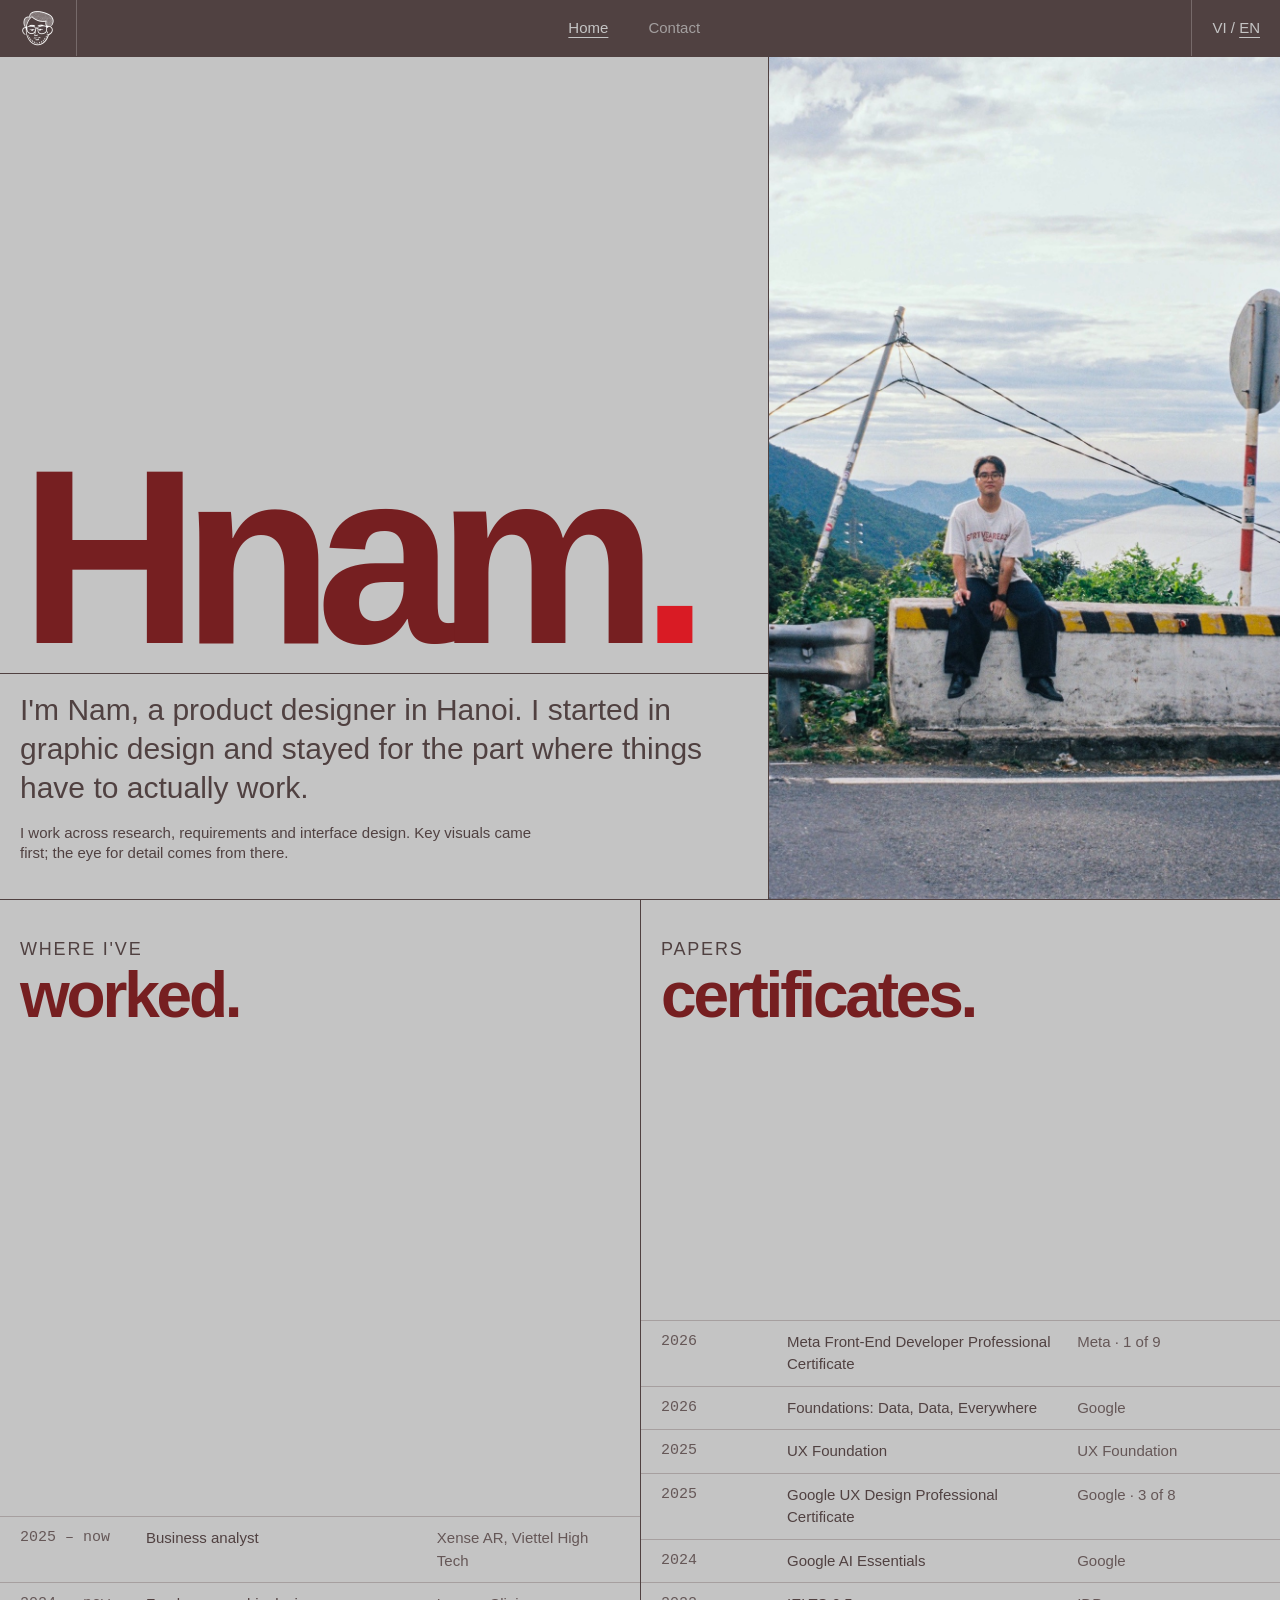
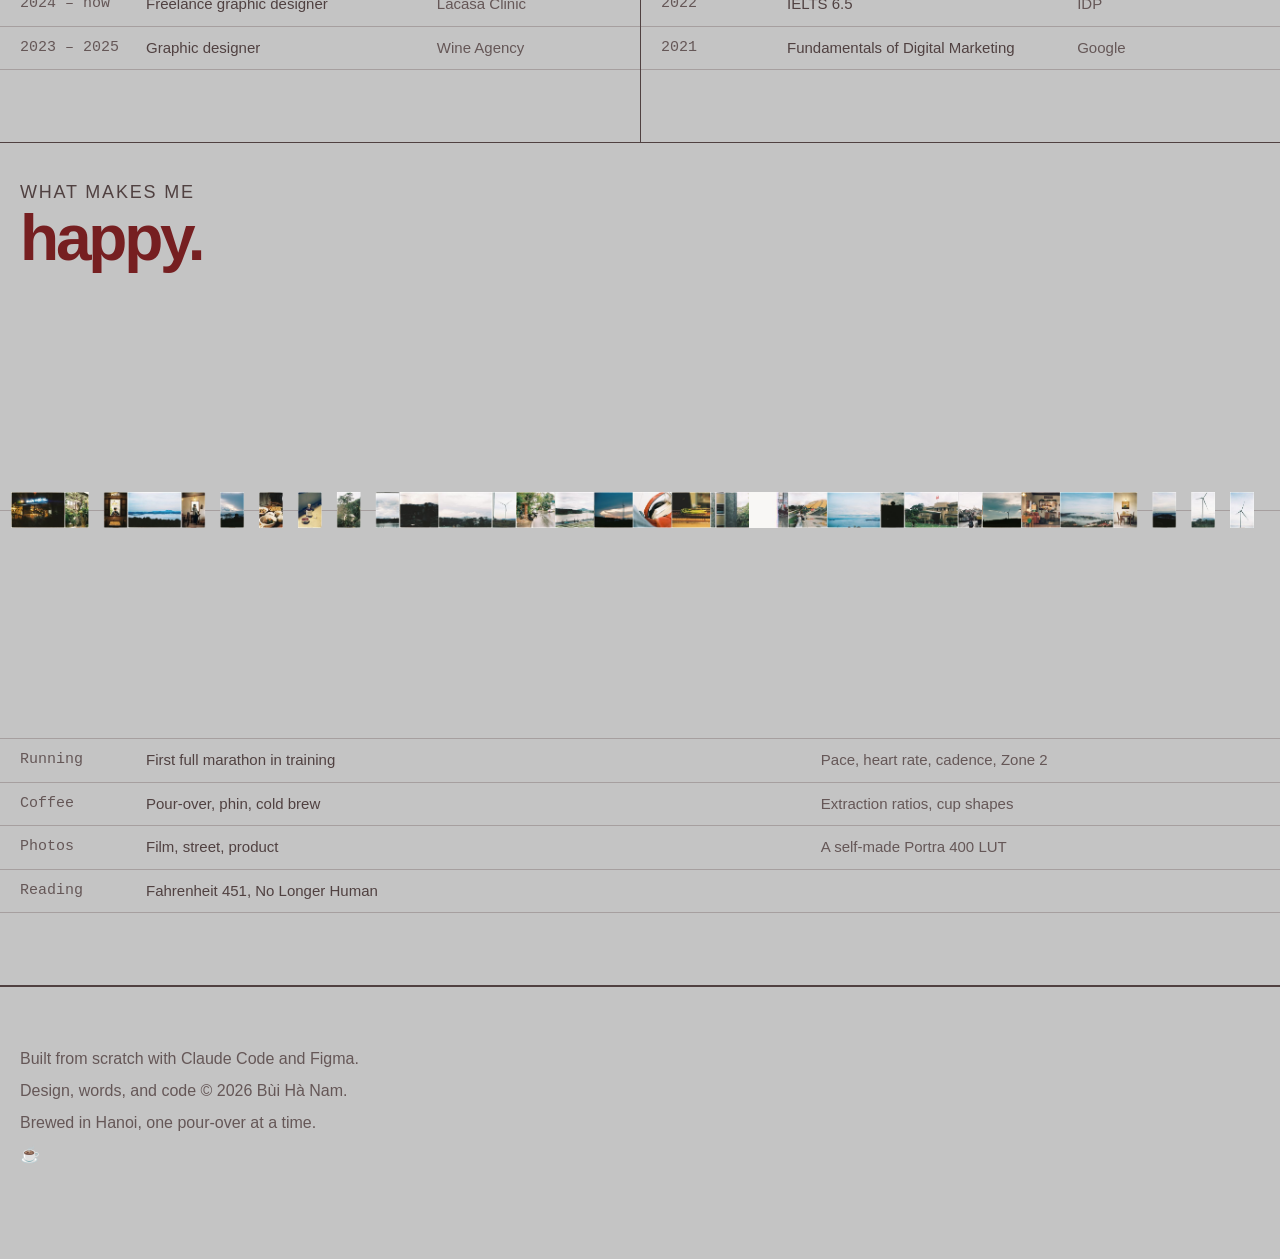
==== commit 249b07d9: "Background HnM letters revealed by the mouse Rows of letters sit under the page content. The mouse u" ====
--- a/index.html
+++ b/index.html
@@ -6,7 +6,7 @@
     <meta name="viewport" content="width=device-width, initial-scale=1">
     <title>Nam — product designer in Hanoi</title>
     <meta name="description" content="Bùi Hà Nam is a product designer in Hanoi working across research, requirements and interface design.">
-    <link rel="stylesheet" href="css/style.css?v=4">
+    <link rel="stylesheet" href="css/style.css?v=11">
     <script>(function (d) { try { if (sessionStorage.warm) return; } catch (e) { } d.classList.add('loading'); setTimeout(function () { d.classList.remove('loading'); }, 15000); })(document.documentElement)</script>
 </head>
 
@@ -151,7 +151,7 @@
         <button type="button" class="lightbox-x" aria-label="Close">×</button>
     </div>
 
-    <script src="js/main.js?v=4"></script>
+    <script src="js/main.js?v=11"></script>
 </body>
 
 </html>
--- a/css/style.css
+++ b/css/style.css
@@ -64,7 +64,6 @@
     display: flex;
     flex-direction: column;
     min-height: 100svh;
-    background: var(--paper);
 }
 
 .sheet > * {
@@ -1720,3 +1719,14 @@
         animation: none;
     }
 }
+
+/* ---------- rows of HnM behind the page, drawn by main.js: under all content, above the body's own background ---------- */
+
+.bg-letters {
+    position: fixed;
+    inset: 0;
+    width: 100%;
+    height: 100%;
+    z-index: -1;
+    pointer-events: none;
+}
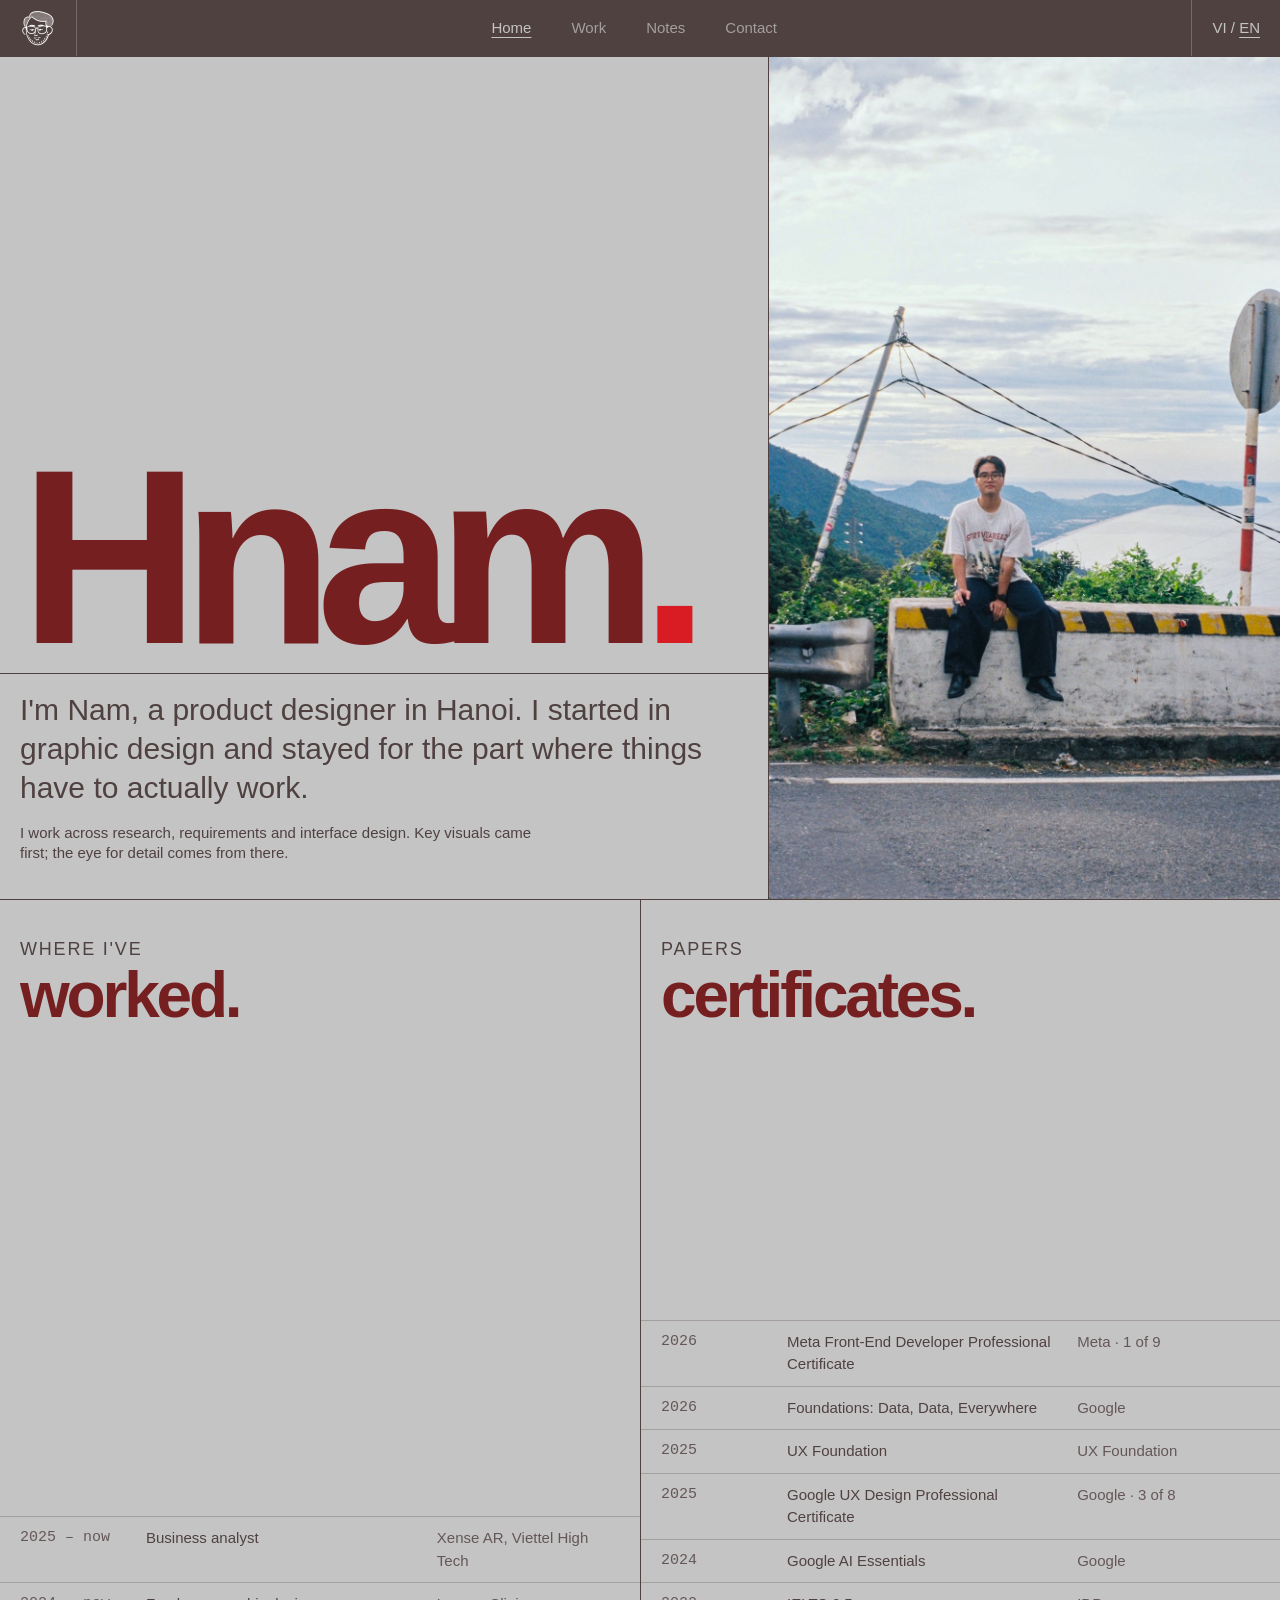
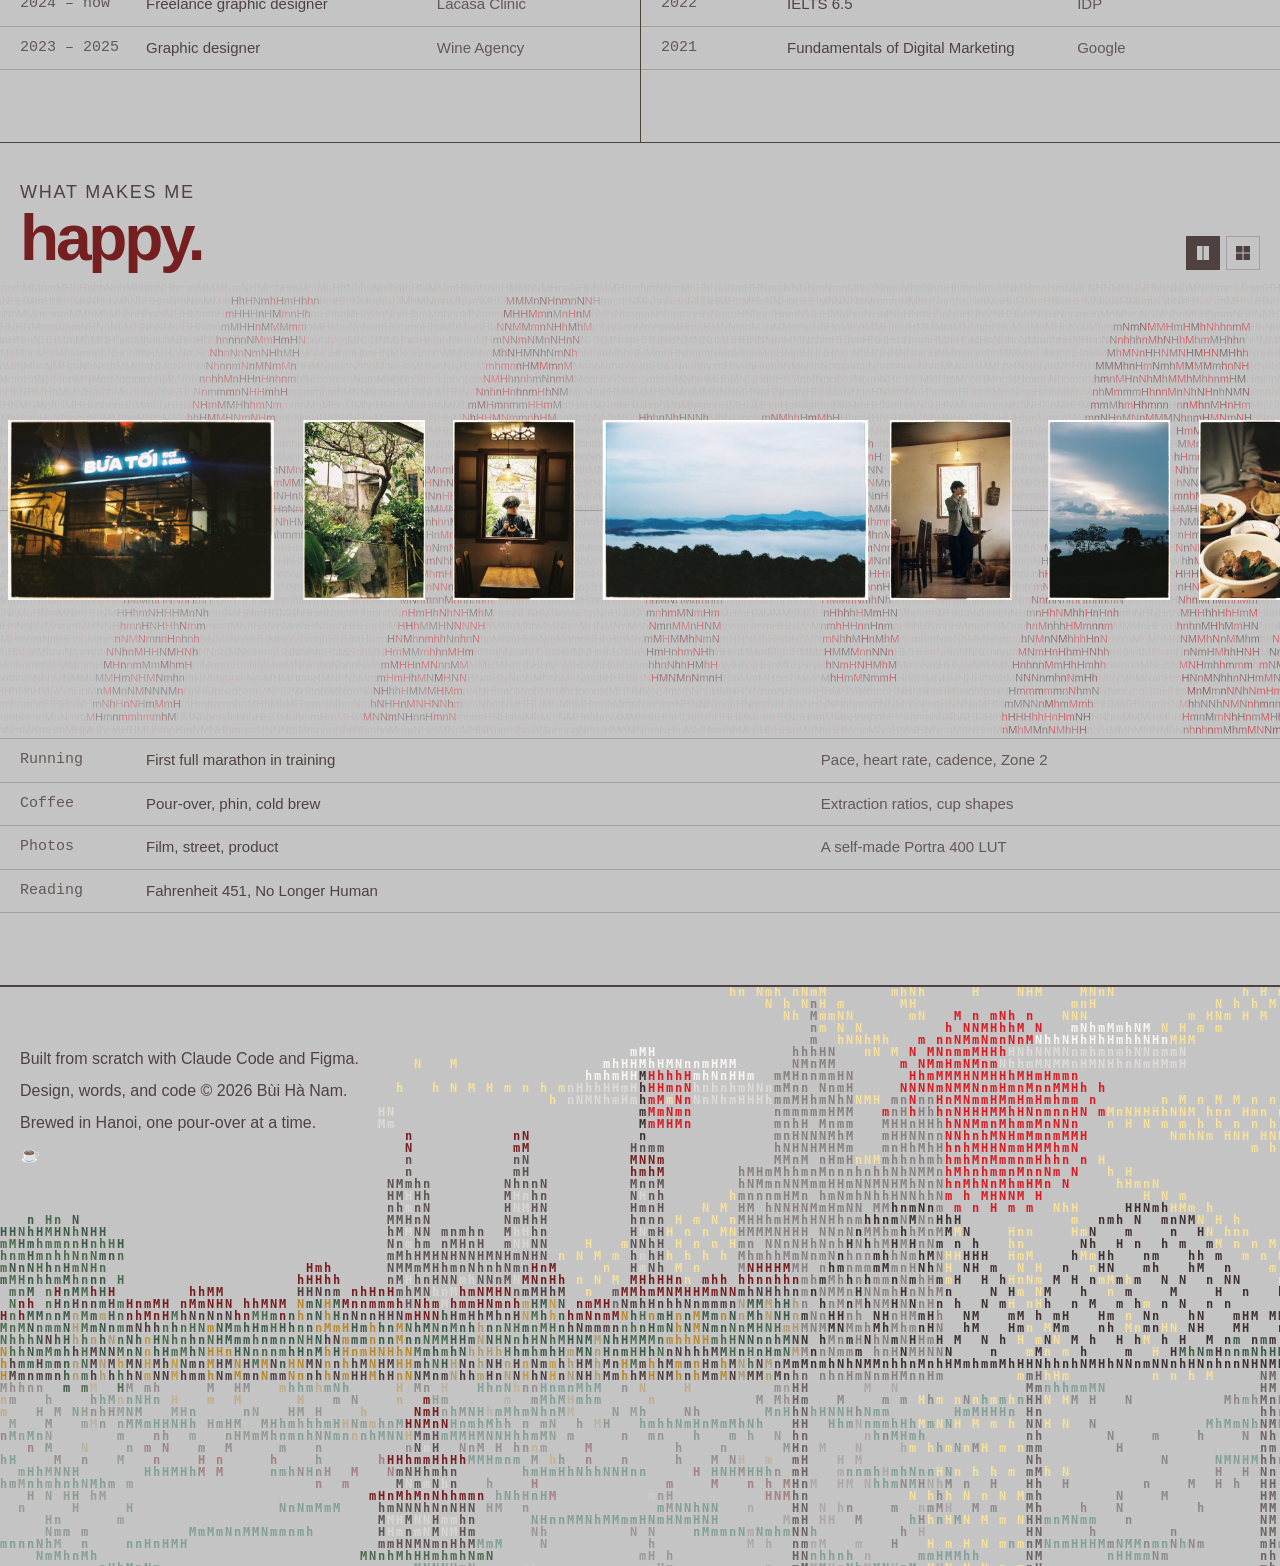
==== commit cdada565: "Publish the whole site: Work, Notes, Archive and case studies The public copy now matches the site: " ====
--- a/index.html
+++ b/index.html
@@ -6,7 +6,8 @@
     <meta name="viewport" content="width=device-width, initial-scale=1">
     <title>Nam — product designer in Hanoi</title>
     <meta name="description" content="Bùi Hà Nam is a product designer in Hanoi working across research, requirements and interface design.">
-    <link rel="stylesheet" href="css/style.css?v=11">
+    <script>document.documentElement.dataset.theme = matchMedia('(prefers-color-scheme: dark)').matches ? 'dark' : 'light'</script>
+    <link rel="stylesheet" href="css/style.css?v=22">
     <script>(function (d) { try { if (sessionStorage.warm) return; } catch (e) { } d.classList.add('loading'); setTimeout(function () { d.classList.remove('loading'); }, 15000); })(document.documentElement)</script>
 </head>
 
@@ -22,7 +23,7 @@
         <div class="sheet">
             <header class="nav">
                 <a class="logo" href="index.html" aria-label="Nam, home"><img src="img/logo.png" alt="" width="36" height="36"></a>
-                <div class="links"><a href="index.html" class="cur" aria-current="page" data-vi="Trang chủ">Home</a><a href="contact.html" data-vi="Liên hệ">Contact</a></div>
+                <div class="links"><a href="index.html" class="cur" aria-current="page" data-vi="Trang chủ">Home</a><a href="work.html" data-vi="Dự án">Work</a><a href="notes.html" data-vi="Ghi chép">Notes</a><a href="contact.html" data-vi="Liên hệ">Contact</a></div>
                 <button class="langbtn" type="button" aria-label="Switch language"><span><u data-l="vi">VI</u> / <u data-l="en">EN</u></span></button>
             </header>
 
@@ -69,8 +70,13 @@
                     <div class="head">
                         <div class="kicker" data-vi="Điều làm mình">What makes me</div>
                         <h2 class="big" data-vi="vui.">happy.</h2>
+                        <div class="pview" role="group" aria-label="How to show the photos">
+                            <button type="button" data-view="line" aria-pressed="true" aria-label="Line" title="Line"><svg viewBox="0 0 16 16" aria-hidden="true"><rect x="2" y="1" width="5.5" height="14"/><rect x="8.5" y="1" width="5.5" height="14"/></svg></button>
+                            <button type="button" data-view="grid" aria-pressed="false" aria-label="Gallery" title="Gallery"><svg viewBox="0 0 16 16" aria-hidden="true"><rect x="1" y="1" width="6.5" height="6.5"/><rect x="8.5" y="1" width="6.5" height="6.5"/><rect x="1" y="8.5" width="6.5" height="6.5"/><rect x="8.5" y="8.5" width="6.5" height="6.5"/></svg></button>
+                        </div>
                     </div>
                     <div class="plines" aria-label="A line of photos. Move along it to open the photos near the pointer.">
+                        <div class="pbg" aria-hidden="true"></div>
                         <div class="pline">
                             <figure data-ratio="1.476"><img src="img/happy/01-t.jpg" data-full="img/happy/01.jpg" alt="" width="221" height="150"></figure>
                             <figure data-ratio="0.678"><img src="img/happy/02-t.jpg" data-full="img/happy/02.jpg" alt="" width="102" height="150"></figure>
@@ -151,7 +157,7 @@
         <button type="button" class="lightbox-x" aria-label="Close">×</button>
     </div>
 
-    <script src="js/main.js?v=11"></script>
+    <script src="js/main.js?v=37"></script>
 </body>
 
 </html>
--- a/css/style.css
+++ b/css/style.css
@@ -16,6 +16,23 @@
     --screen: calc(100svh - var(--navh));
 }
 
+/* dark mode: the same roles, turned over. Text on the top bar and in the lightbox stays pale, so those keep the light --paper */
+:root[data-theme="dark"] {
+    --ink: #c4c4c4;
+    --mid: #9c9292;
+    --line: #463b3d;
+    --fill: #2a2325;
+    --paper: #191415;
+    --title: #e8e4da;
+    --accent: #ef4a50;
+    color-scheme: dark;
+}
+
+:root[data-theme="dark"] .nav,
+:root[data-theme="dark"] .set-tile {
+    --paper: #c4c4c4;
+}
+
 * {
     box-sizing: border-box;
 }
@@ -84,7 +101,7 @@
 .nav {
     position: sticky;
     top: 0;
-    z-index: 2;
+    z-index: 10; /* above everything on the page, under the lightbox */
     display: flex;
     flex-wrap: nowrap;
     align-items: stretch;
@@ -381,7 +398,8 @@
     cursor: pointer;
 }
 
-.trow > :first-child {
+.trow > :first-child:not(.pix),
+.trow > .pix + * {
     color: var(--mid);
 }
 
@@ -409,10 +427,31 @@
 .foot {
     padding: 56px 20px 88px;
     border-top: 1px solid var(--ink);
-    color: var(--mid);
+    color: var(--ink);
     font-size: 16px;
     line-height: 2;
     scroll-snap-align: end;
+    position: relative;
+    min-height: min(580px, var(--screen));
+}
+
+/* Hanoi, drawn by main.js behind the footer's text */
+.foot canvas {
+    position: absolute;
+    inset: 0;
+    width: 100%;
+    height: 100%;
+    pointer-events: none;
+}
+
+.foot p {
+    position: relative;
+}
+
+@media (max-width: 760px) {
+    .foot {
+        min-height: 620px;
+    }
 }
 
 .foot u {
@@ -600,8 +639,24 @@
 }
 
 /* hovering a project swaps the background of its own column; the hovered row stays a clean strip of paper */
-.trow[data-img]:hover {
-    background: var(--paper);
+.trow[data-img] {
+    position: relative;
+}
+
+.trow[data-img] > :not(.pix) {
+    position: relative;
+    z-index: 1;
+}
+
+/* the deep red pixel sweep lies behind the row's text (drawn by js/main.js) */
+.pix {
+    position: absolute;
+    inset: 0;
+    width: 100%;
+    height: 100%;
+    z-index: 0;
+    pointer-events: none;
+    image-rendering: pixelated;
 }
 
 .cols2 > div {
@@ -718,6 +773,21 @@
 
 .cols2 .trow:last-child {
     border-bottom: 1px solid var(--line);
+}
+
+/* stacked variant: each table gets its own full screen, one above the other */
+.cols2.stack {
+    grid-template-columns: 1fr;
+}
+
+.cols2.stack > div {
+    min-height: var(--screen);
+    scroll-snap-align: start;
+}
+
+.cols2.stack > div + div {
+    border-left: 0;
+    border-top: 1px solid var(--ink);
 }
 
 @media (max-width: 760px) {
@@ -939,9 +1009,13 @@
 .nav a:hover,
 .plain:hover,
 .back:hover,
-.langbtn:hover,
-.trow[data-img]:hover > :nth-child(2) {
+.langbtn:hover {
     color: var(--accent);
+}
+
+/* on the deep red sweep the row's text turns to paper */
+.trow[data-img]:hover > :not(.pix) {
+    color: var(--paper);
 }
 
 .langbtn u.on {
@@ -1346,6 +1420,7 @@
     flex: 1;
     min-height: 100px;
     touch-action: pan-y;
+    isolation: isolate; /* the photos' own z-index stays inside the line */
 }
 
 /* the line being used rises above its neighbours, so its opened photos overlap them */
@@ -1392,6 +1467,82 @@
     width: 100%;
     height: 100%;
     object-fit: cover;
+}
+
+/* line or gallery: two buttons at the end of the section's title */
+.head:has(.pview) {
+    position: relative;
+}
+
+.pview {
+    position: absolute;
+    right: 20px;
+    bottom: 12px;
+    display: flex;
+    gap: 6px;
+}
+
+.pview button {
+    display: block;
+    padding: 8px;
+    border: 1px solid var(--line);
+    background: none;
+    color: var(--ink);
+    cursor: pointer;
+}
+
+.pview svg {
+    display: block;
+    width: 16px;
+    height: 16px;
+    fill: currentColor;
+}
+
+.pview button:hover {
+    border-color: var(--ink);
+}
+
+.pview button[aria-pressed="true"] {
+    border-color: var(--ink);
+    background: var(--ink);
+    color: var(--paper);
+}
+
+.pline::before {
+    transition: opacity .4s;
+}
+
+.pline.grid::before {
+    opacity: 0;
+}
+
+.pline.grid figure {
+    cursor: zoom-in;
+}
+
+/* letters behind the photos: h, n, m in any case, running left while the photos run right */
+.plines {
+    position: relative;
+}
+
+.pbg {
+    position: absolute;
+    inset: 0;
+    overflow: hidden;
+    pointer-events: none;
+    opacity: .6;
+}
+
+.pbg canvas {
+    position: absolute;
+    inset: 0;
+    width: 100%;
+    height: 100%;
+}
+
+.pline {
+    z-index: 1;
+    overflow-x: clip; /* the line runs past both edges of the screen */
 }
 
 /* the list sits at the bottom, under the line */
@@ -1730,3 +1881,12 @@
     z-index: -1;
     pointer-events: none;
 }
+
+/* home: the full stop as a stick figure; it lies over the part of the hero that holds the name */
+.stick {
+    position: absolute;
+    top: 0;
+    left: 0;
+    z-index: 1;
+    pointer-events: none;
+}
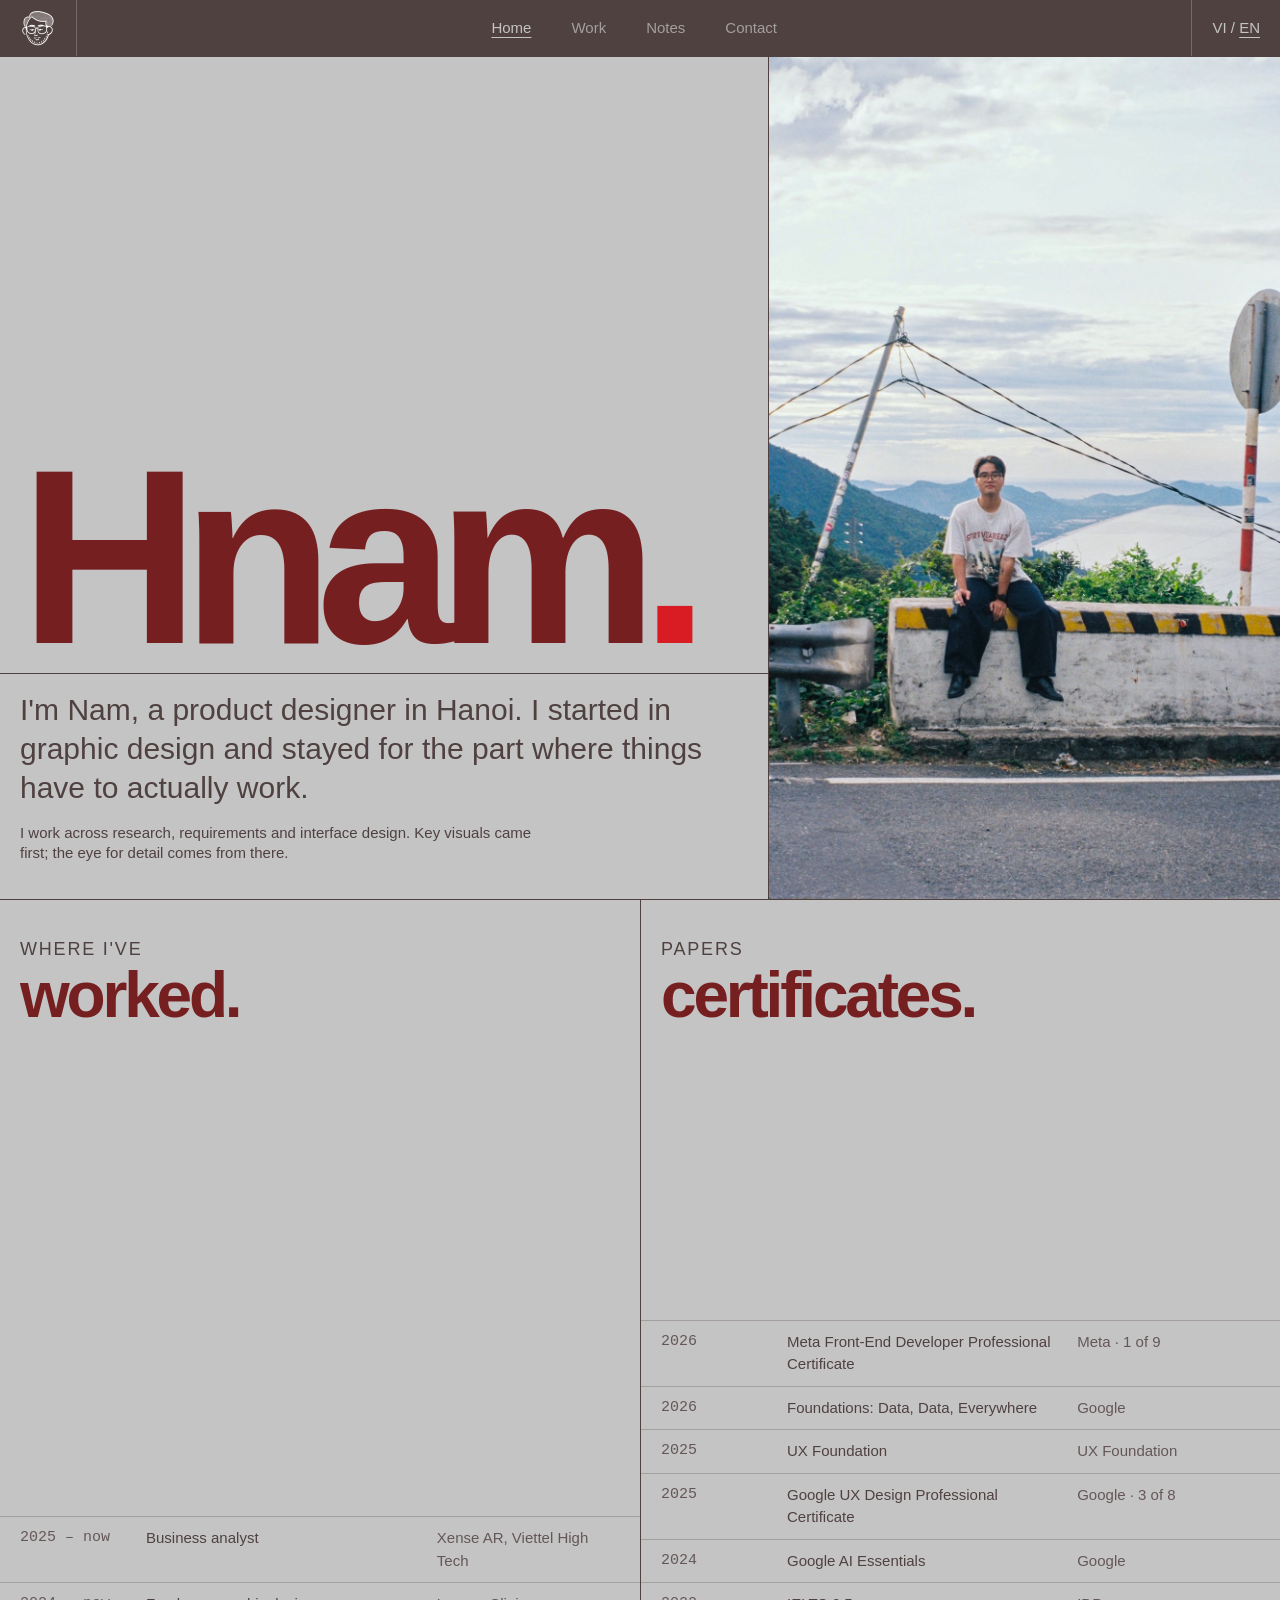
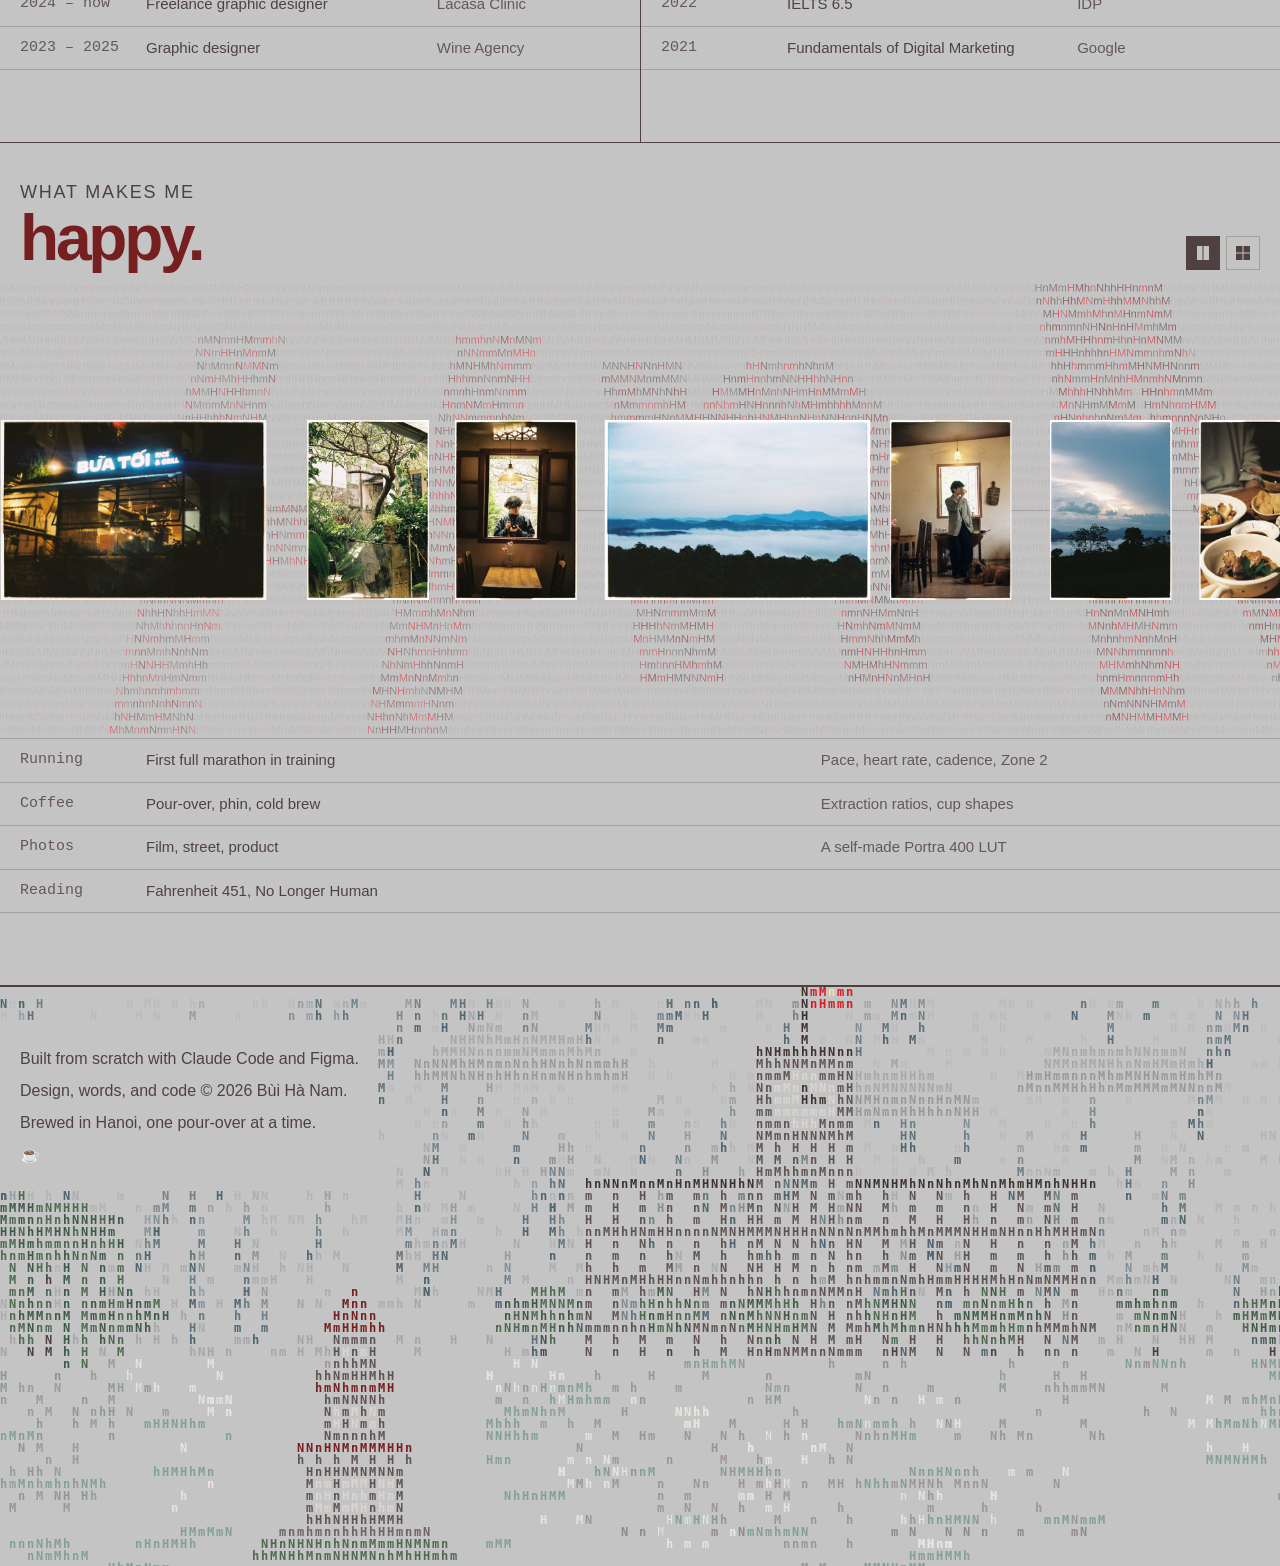
==== commit 69b2535f: "Footer: only Tháp Rùa and the post office; rain by day, fireworks by night Co-Authored-By: Claude Op" ====
--- a/index.html
+++ b/index.html
@@ -157,7 +157,7 @@
         <button type="button" class="lightbox-x" aria-label="Close">×</button>
     </div>
 
-    <script src="js/main.js?v=37"></script>
+    <script src="js/main.js?v=44"></script>
 </body>
 
 </html>
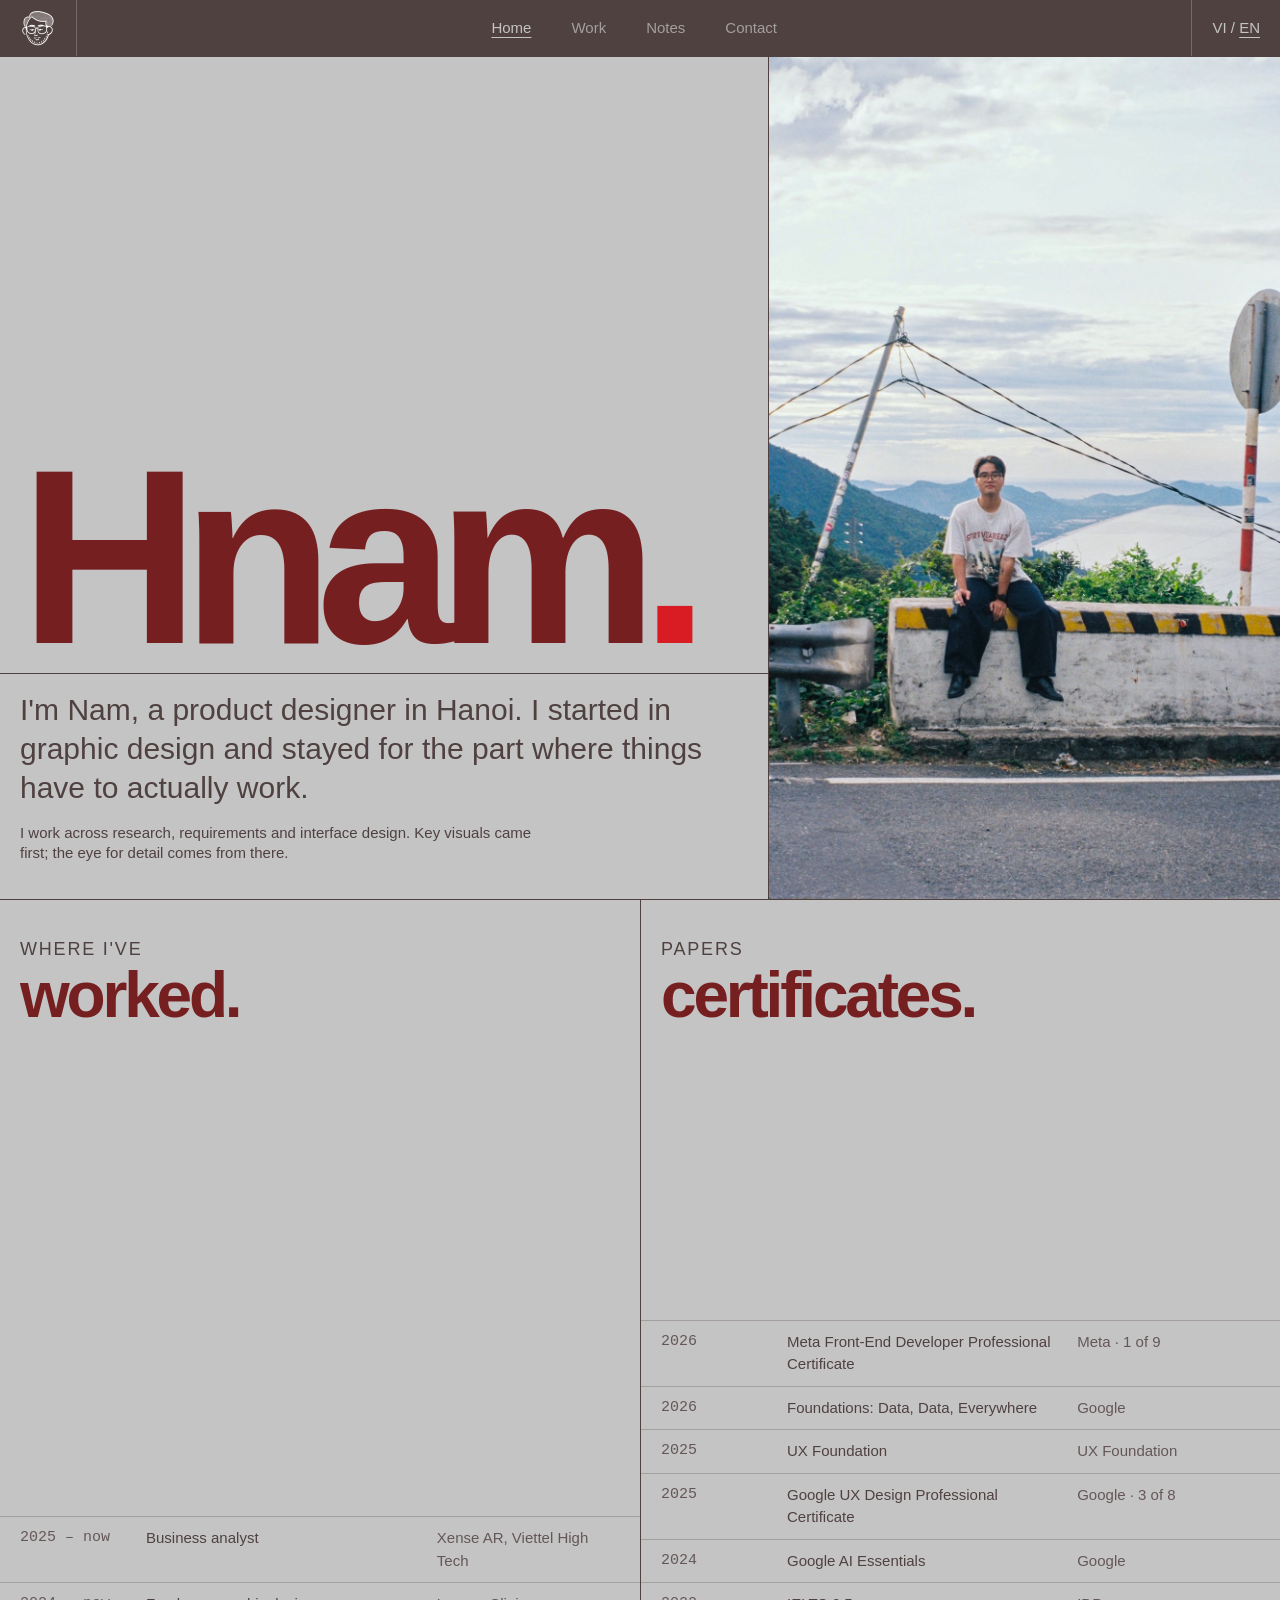
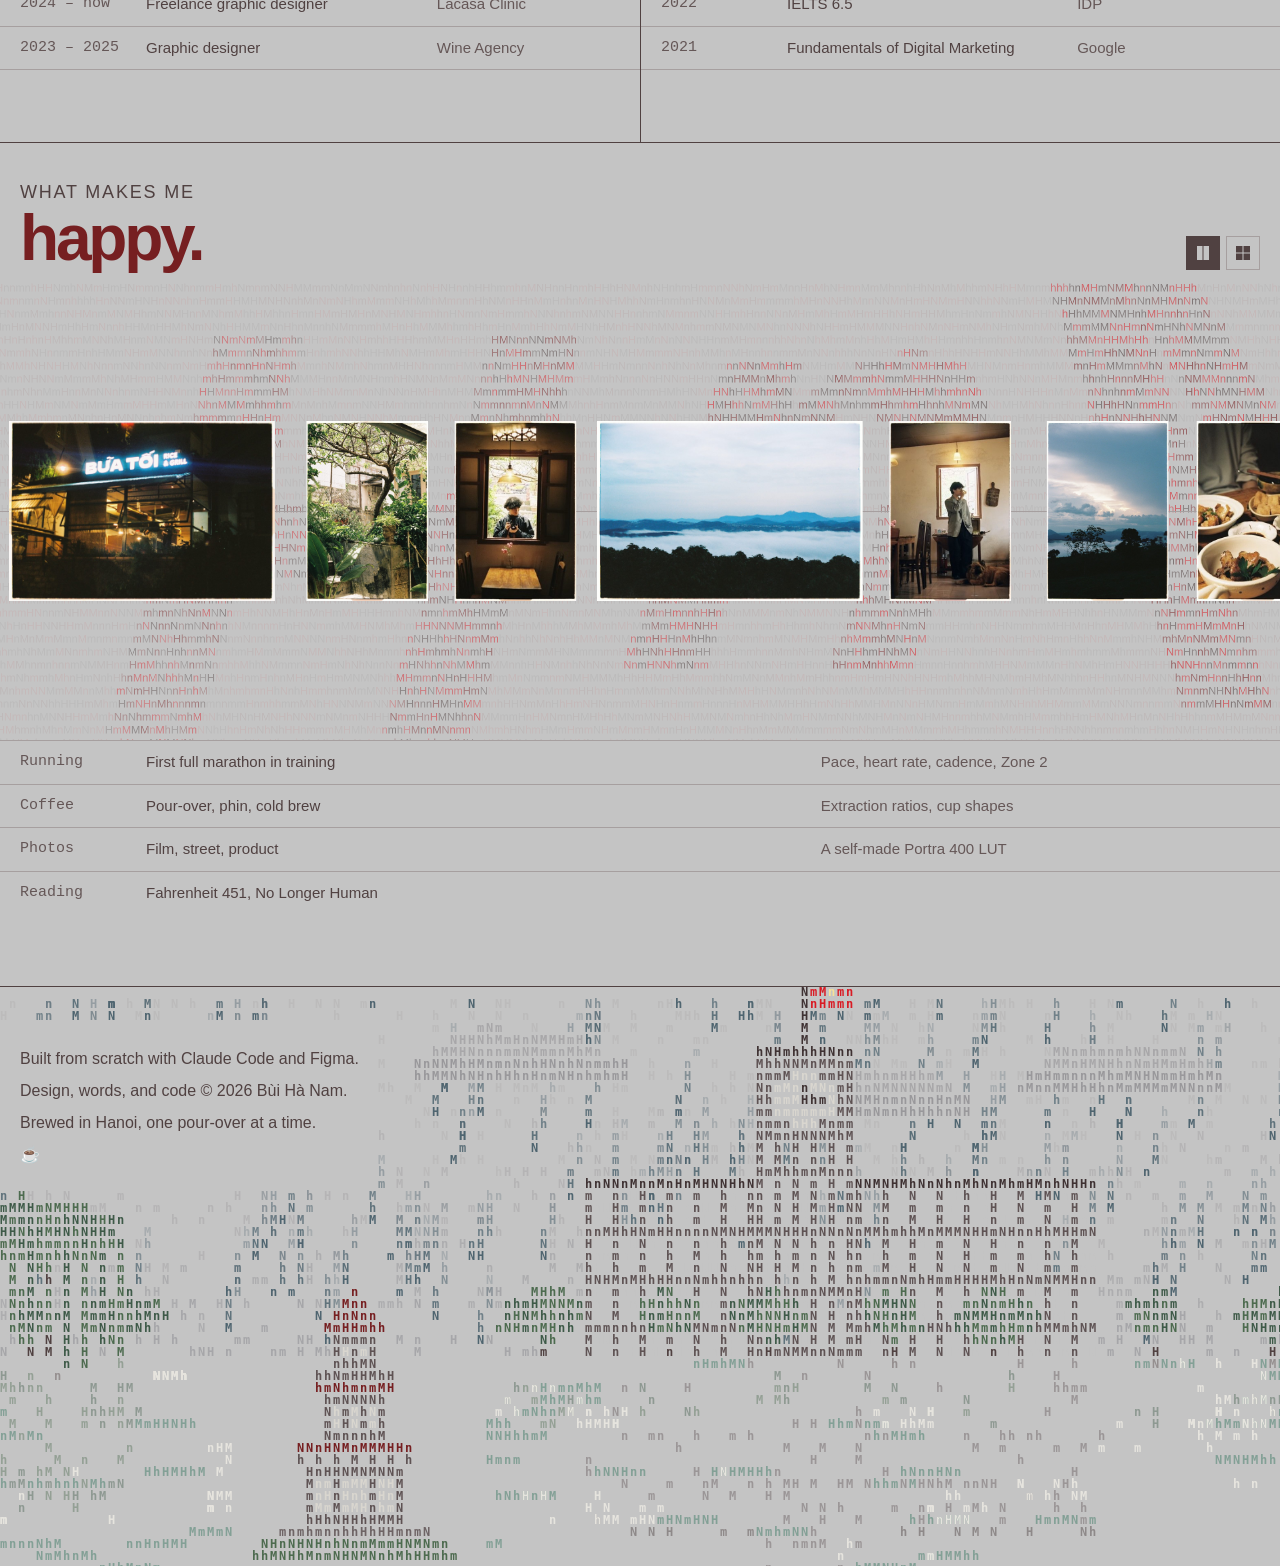
==== commit 4ceb29f0: "One line above the footer, not two or three Co-Authored-By: Claude Opus 5.5 <noreply@anthropic.com>" ====
--- a/index.html
+++ b/index.html
@@ -7,7 +7,7 @@
     <title>Nam — product designer in Hanoi</title>
     <meta name="description" content="Bùi Hà Nam is a product designer in Hanoi working across research, requirements and interface design.">
     <script>document.documentElement.dataset.theme = matchMedia('(prefers-color-scheme: dark)').matches ? 'dark' : 'light'</script>
-    <link rel="stylesheet" href="css/style.css?v=22">
+    <link rel="stylesheet" href="css/style.css?v=23">
     <script>(function (d) { try { if (sessionStorage.warm) return; } catch (e) { } d.classList.add('loading'); setTimeout(function () { d.classList.remove('loading'); }, 15000); })(document.documentElement)</script>
 </head>
 
--- a/css/style.css
+++ b/css/style.css
@@ -810,6 +810,12 @@
     border-bottom: 1px solid var(--line);
 }
 
+/* the footer's top line is the only line there: the last section draws none of its own */
+.rail:has(+ .foot) > .sec:last-child,
+.rail:has(+ .foot) > .sec:last-child > .trow:last-child {
+    border-bottom: 0;
+}
+
 /* ---------- samples: one pinned screen, scrolling stacks the samples ---------- */
 
 .hscroll {
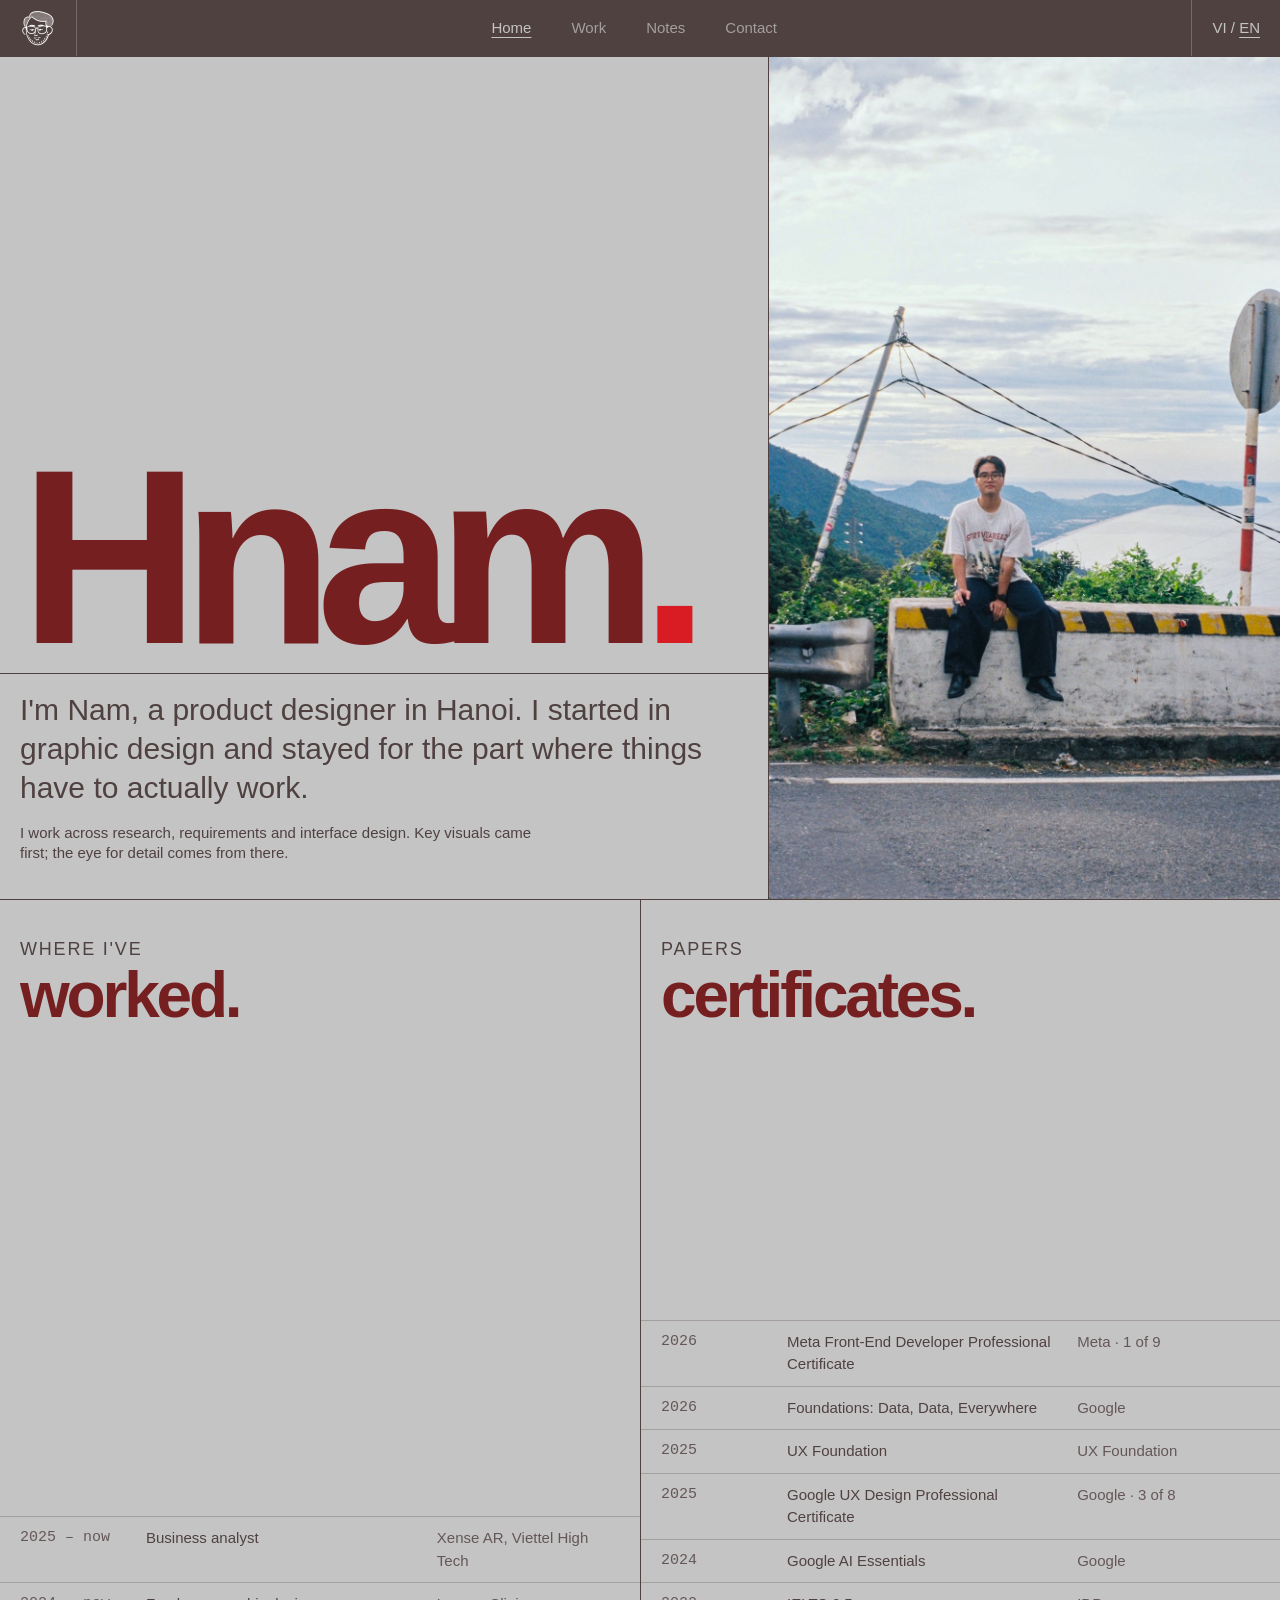
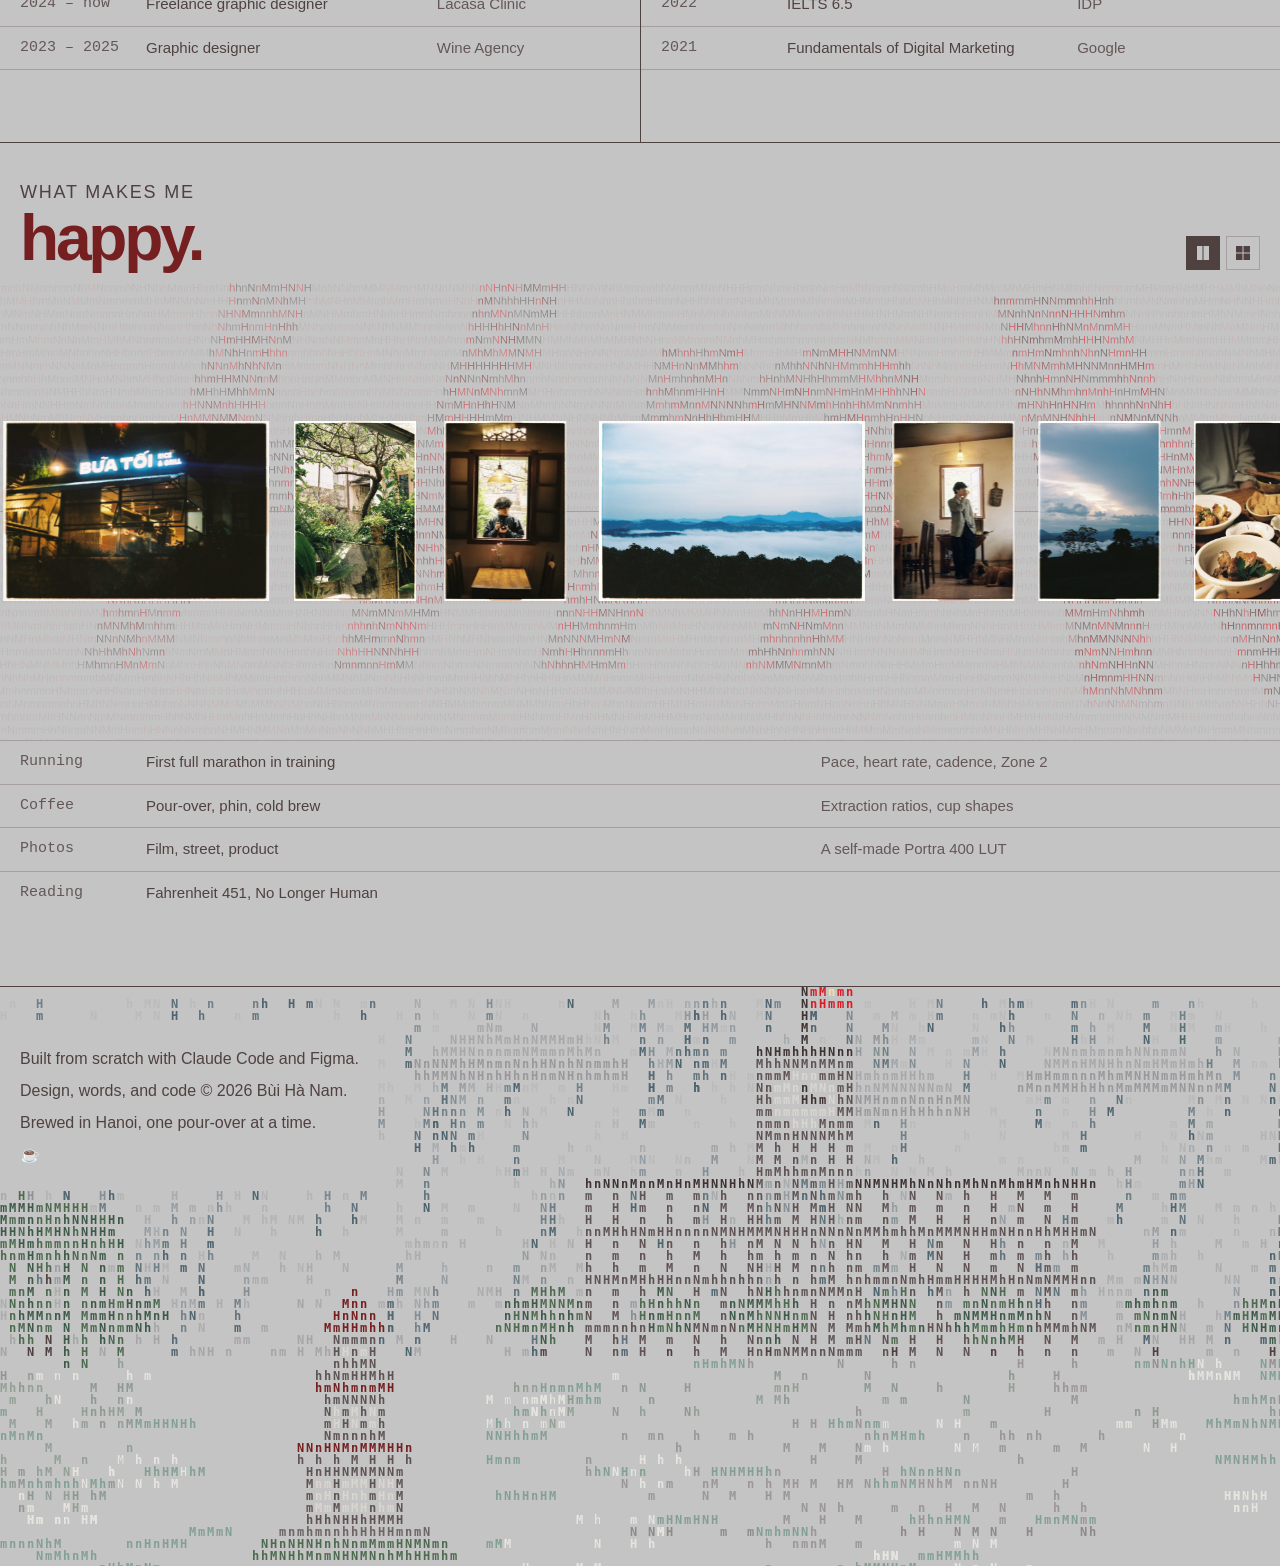
==== commit a7f20d3d: "Graphic archive rebuilt like Home's photo line; smoother line, larger thumbs Co-Authored-By: Claude " ====
--- a/index.html
+++ b/index.html
@@ -7,7 +7,7 @@
     <title>Nam — product designer in Hanoi</title>
     <meta name="description" content="Bùi Hà Nam is a product designer in Hanoi working across research, requirements and interface design.">
     <script>document.documentElement.dataset.theme = matchMedia('(prefers-color-scheme: dark)').matches ? 'dark' : 'light'</script>
-    <link rel="stylesheet" href="css/style.css?v=23">
+    <link rel="stylesheet" href="css/style.css?v=26">
     <script>(function (d) { try { if (sessionStorage.warm) return; } catch (e) { } d.classList.add('loading'); setTimeout(function () { d.classList.remove('loading'); }, 15000); })(document.documentElement)</script>
 </head>
 
@@ -157,7 +157,7 @@
         <button type="button" class="lightbox-x" aria-label="Close">×</button>
     </div>
 
-    <script src="js/main.js?v=44"></script>
+    <script src="js/main.js?v=45"></script>
 </body>
 
 </html>
--- a/css/style.css
+++ b/css/style.css
@@ -1131,92 +1131,30 @@
     color: var(--title);
 }
 
-/* ---------- archive: one screen. The work runs in an endless thin line across the middle;
-   pieces near the focus point open into a loose, overlapping pile ---------- */
+/* ---------- archive: one screen, built like Home's "what makes me happy": title, the line of work (.pline), and
+   a bar naming the piece in view ---------- */
 
 .arch {
-    position: relative;
     height: var(--screen);
     overflow: hidden;
 }
 
-.arch-head {
-    position: absolute;
-    top: 28px;
-    left: 20px;
-    z-index: 1;
+.arch .head > * + * {
+    margin-top: 10px;
+}
+
+.arch .head .muted {
     max-width: 30em;
-    pointer-events: none;
-}
-
-.arch-head a {
-    pointer-events: auto;
-}
-
-.arch-head > * + * {
-    margin-top: 10px;
-}
-
-.arch-stage {
-    position: absolute;
-    inset: 0;
-    touch-action: pan-y;
-}
-
-/* the hairline the pieces sit on, exactly halfway down the screen */
-.arch-stage::before {
-    content: "";
-    position: absolute;
-    left: 0;
-    right: 0;
-    top: 50%;
-    border-top: 1px solid var(--line);
-}
-
-.strip {
-    position: absolute;
-    inset: 0;
-    outline: none;
-}
-
-.strip figure {
-    position: absolute;
-    top: 50%;
-    left: 0;
-    /* until the script has placed a piece, it has no size and cannot show */
-    width: 0;
-    height: 0;
-    overflow: hidden;
-}
-
-/* only a piece that has opened casts a shadow; the resting line has none */
-.strip figure.up {
-    box-shadow: 0 4px 18px rgba(0, 0, 0, .2);
-}
-
-.strip img {
-    display: block;
-    width: 100%;
-    height: 100%;
-    object-fit: cover;
-}
-
-.strip figcaption {
-    display: none;
 }
 
 .arch-foot {
-    position: absolute;
-    left: 20px;
-    right: 20px;
-    bottom: 18px;
-    z-index: 1;
     display: flex;
     gap: 24px;
     align-items: baseline;
+    padding: 12px 20px;
+    border-top: 1px solid var(--line);
     font-size: 13px;
     color: var(--mid);
-    pointer-events: none;
 }
 
 .arch-foot #arch-cap {
@@ -1227,19 +1165,31 @@
     margin-left: auto;
 }
 
-.strip img {
-    pointer-events: none;
-    -webkit-user-drag: none;
-    user-select: none;
-}
-
 .arch-foot .mono {
     white-space: nowrap;
+}
+
+.plines:has(.grid) + .arch-foot .arch-hint {
+    visibility: hidden;
+}
+
+.pline figcaption {
+    display: none;
+}
+
+.pline:focus {
+    outline: none;
 }
 
 @media (max-width: 760px) {
     .arch-foot .arch-hint {
         display: none;
+    }
+
+    /* no room beside the intro: the buttons move up, level with the way back */
+    .arch .pview {
+        top: 28px;
+        bottom: auto;
     }
 }
 
@@ -1447,6 +1397,7 @@
     position: absolute;
     top: 50%;
     left: 0;
+    will-change: transform; /* each photo on its own layer, so it glides between pixels */
     aspect-ratio: auto;
     padding: 0;
     border-width: 1px;
@@ -1751,8 +1702,7 @@
    main.js marks a picture .wait while it is on its way and .in once it is there ---------- */
 
 .img:has(> img:not(.in)),
-.pline figure:has(> img:not(.in)),
-.strip figure:has(> img:not(.in)) {
+.pline figure:has(> img:not(.in)) {
     background: linear-gradient(100deg, var(--fill) 35%, var(--paper) 50%, var(--fill) 65%) 100% 0 / 300% 100%;
     animation: skeleton 1.4s linear infinite;
 }
@@ -1782,8 +1732,7 @@
 
 @media (prefers-reduced-motion: reduce) {
     .img:has(> img:not(.in)),
-    .pline figure:has(> img:not(.in)),
-    .strip figure:has(> img:not(.in)) {
+    .pline figure:has(> img:not(.in)) {
         background: var(--fill);
         animation: none;
     }
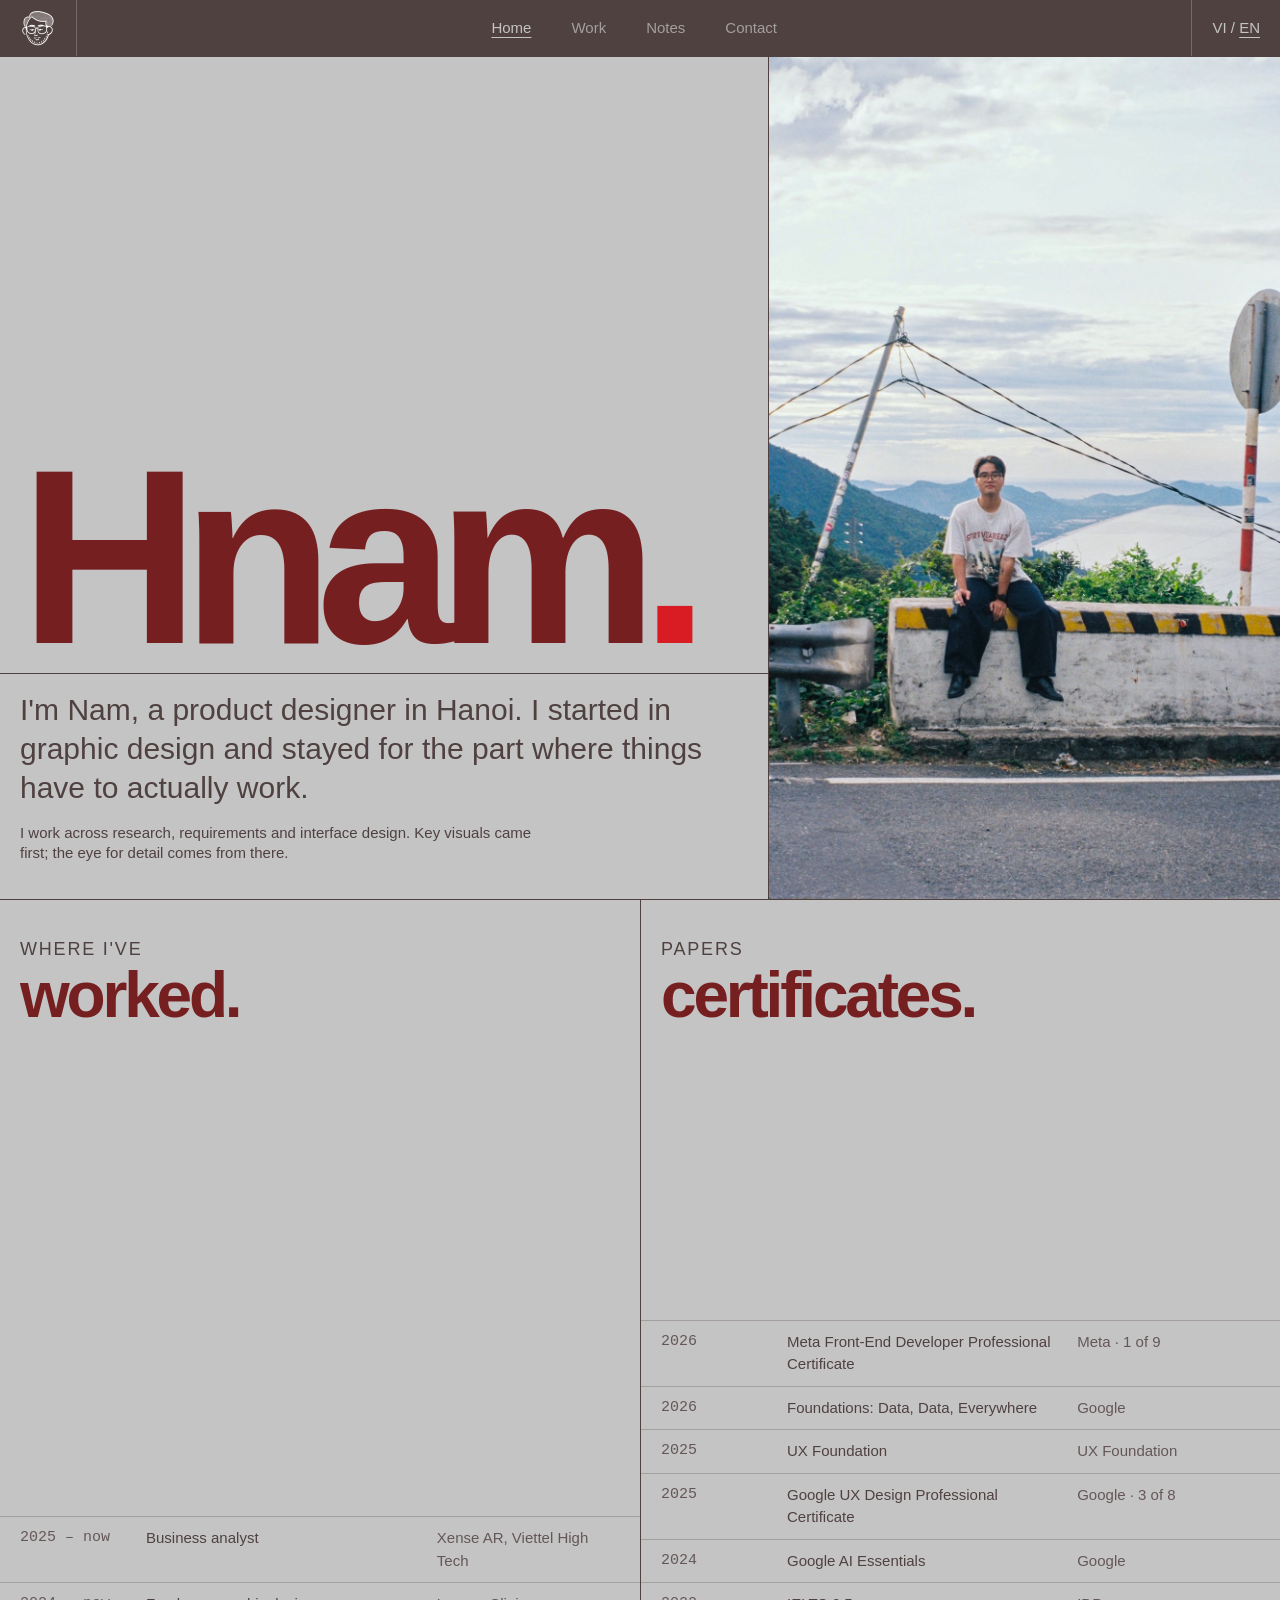
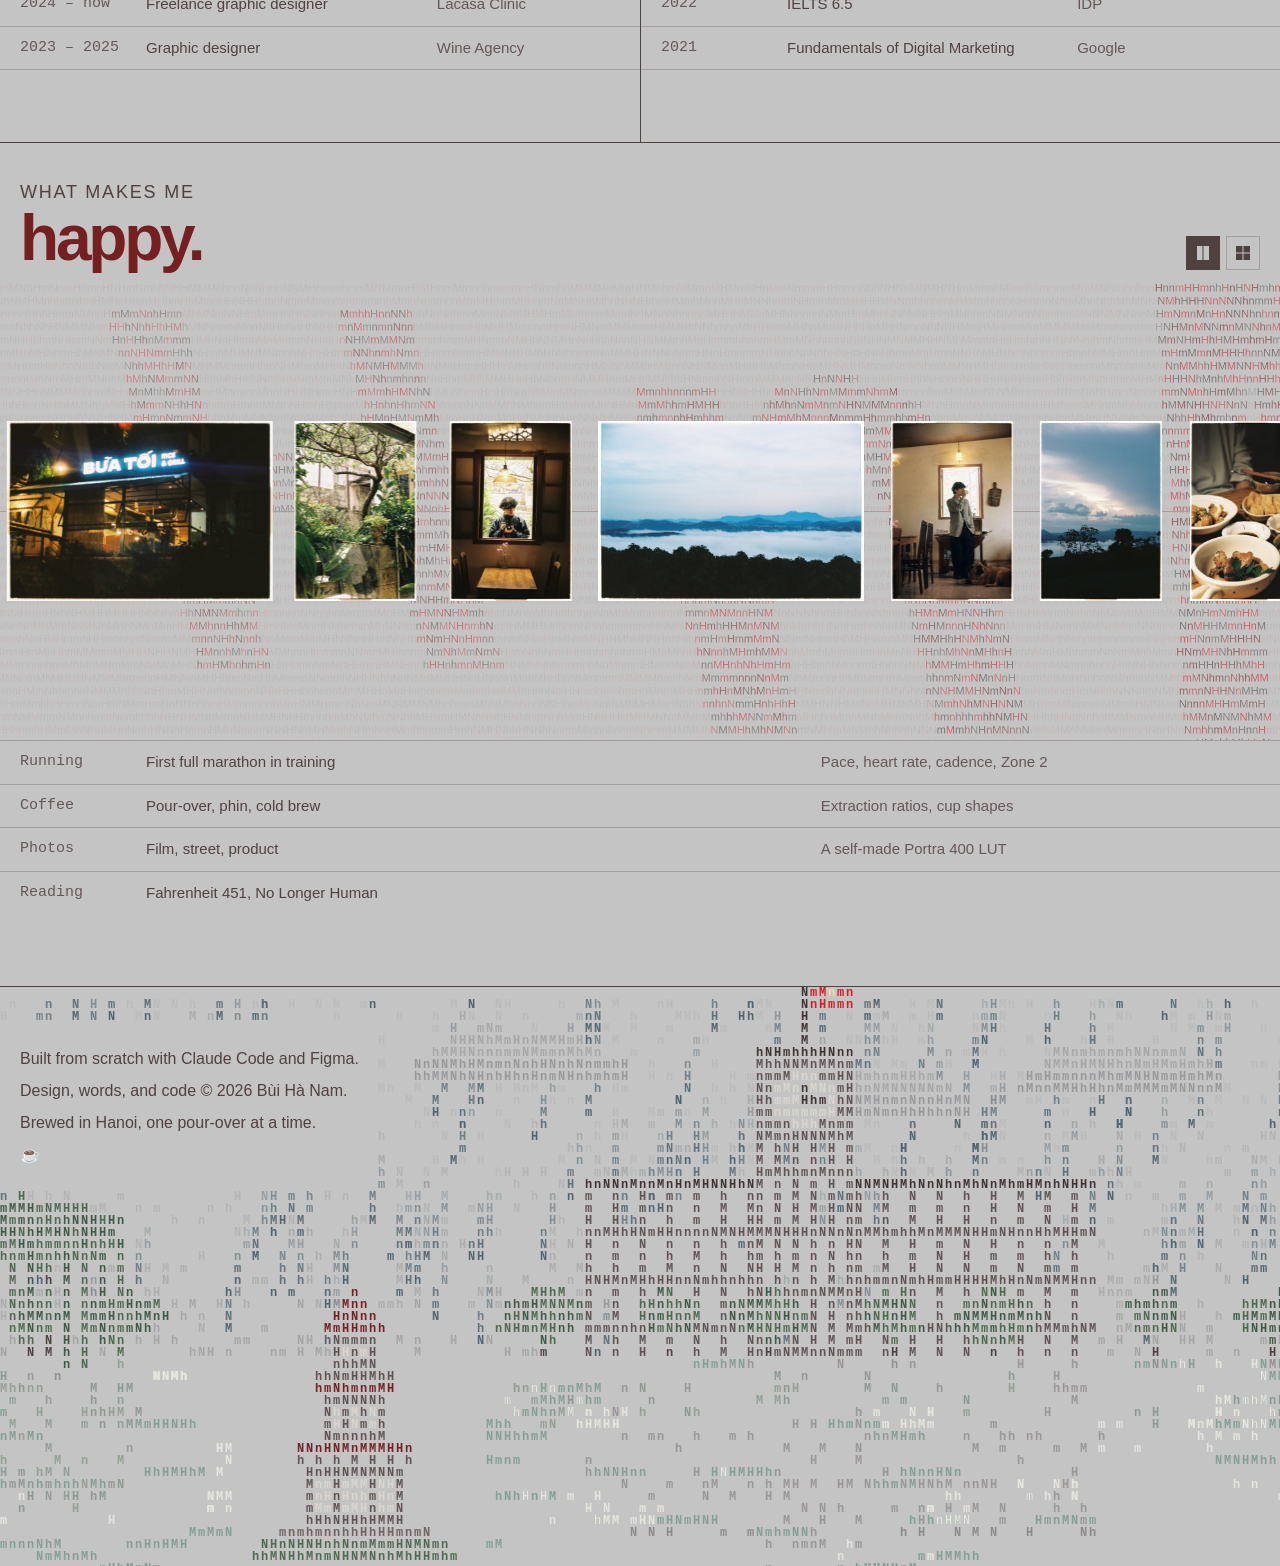
==== commit 5416ce3b: "Photo line: do not stop the whole script when it has no width Co-Authored-By: Claude Opus 5.5 <norep" ====
--- a/index.html
+++ b/index.html
@@ -157,7 +157,7 @@
         <button type="button" class="lightbox-x" aria-label="Close">×</button>
     </div>
 
-    <script src="js/main.js?v=45"></script>
+    <script src="js/main.js?v=46"></script>
 </body>
 
 </html>
